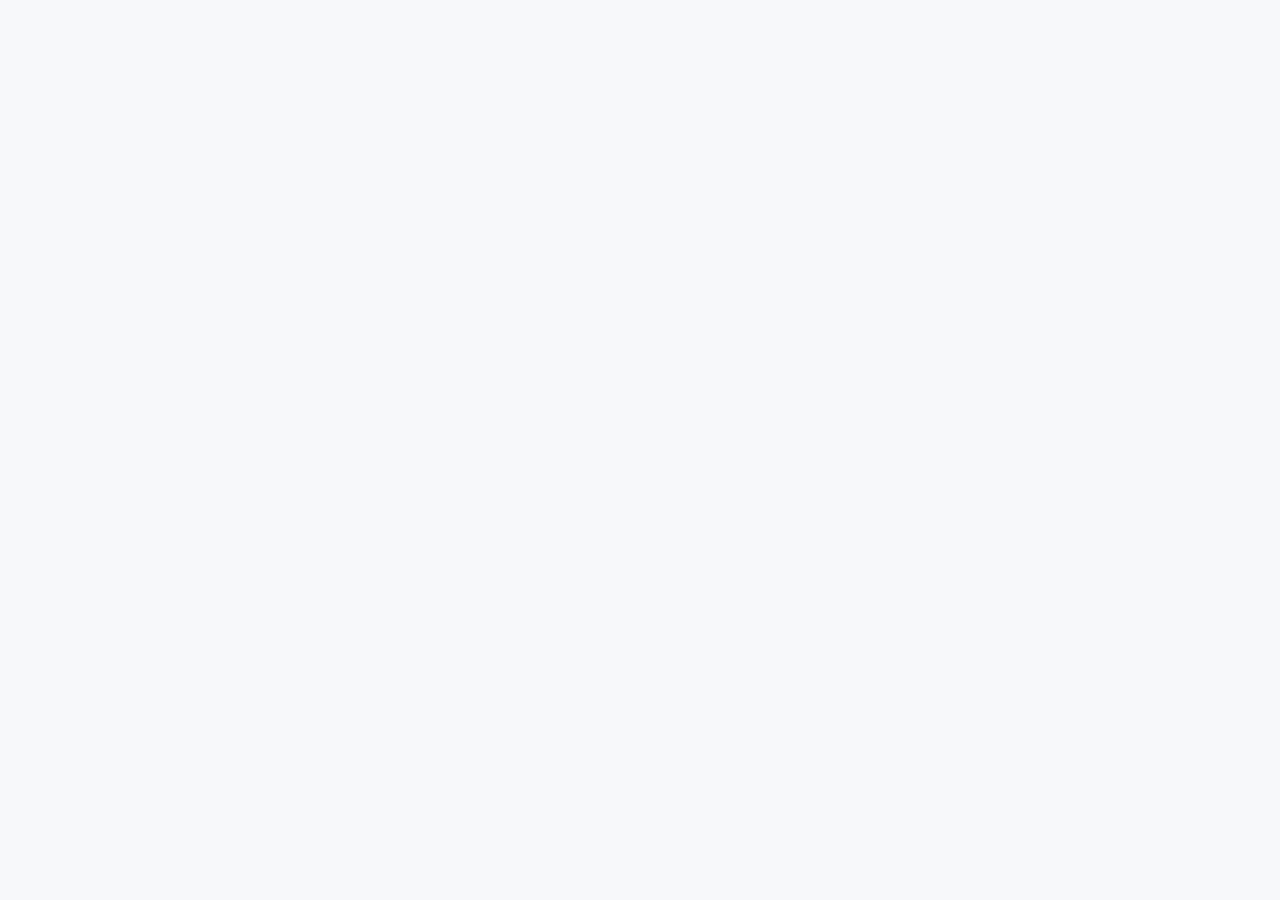
==== server/static/index.html @ b17e8f3c "feat: unified VPN console — OpenVPN profiles, Tailscale admin, host control Single-admin web console" ====
<!doctype html>
<html lang="en">
<head>
<meta charset="utf-8">
<meta name="viewport" content="width=device-width, initial-scale=1, viewport-fit=cover">
<title>VPN Console</title>
<link rel="stylesheet" href="styles.css">
</head>
<body>
<div id="app"></div>
<script type="module" src="app.js"></script>
</body>
</html>
---- server/static/styles.css ----
/* vpn-console — design system: Quiet Cloud HQ (design-system/MASTER.md)
   Tokens are binding; pages may not redefine them. */

/* --- fonts (vendored, air-gap safe) --- */
@font-face {
  font-family: "Manrope";
  src: url("fonts/Manrope-var-latin.woff2") format("woff2");
  font-weight: 200 800;
  font-display: swap;
}
@font-face {
  font-family: "Inter";
  src: url("fonts/Inter-var-latin.woff2") format("woff2");
  font-weight: 100 900;
  font-display: swap;
}
@font-face {
  font-family: "Geist Mono";
  src: url("fonts/GeistMono-var-latin.woff2") format("woff2");
  font-weight: 100 900;
  font-display: swap;
}

/* --- tokens --- */
:root {
  --bg: #f7f8fa;
  --surface: #ffffff;
  --surface-2: #f1f3f7;
  --border: #e5e8ec;
  --border-strong: #cfd5dd;
  --text: #0f172a;
  --muted: #64748b;
  --faint: #94a3b8;
  --accent: #4f46e5;
  --accent-hover: #4338ca;
  --accent-soft: #eef0fe;
  --info: #0ea5e9;
  --info-soft: #e0f2fe;
  --success: #16a34a;
  --success-soft: #dcfce7;
  --warning: #d97706;
  --warning-soft: #fef3c7;
  --danger: #dc2626;
  --danger-hover: #b91c1c;
  --danger-soft: #fee2e2;
  --shadow-overlay: 0 4px 6px -2px rgb(15 23 42 / 0.05), 0 12px 24px -4px rgb(15 23 42 / 0.12);
  --radius-card: 12px;
  --radius-input: 8px;
  --radius-pill: 999px;
  --sidebar-w: 224px;
  --topbar-h: 52px;
  --font-display: "Manrope", "Inter", system-ui, sans-serif;
  --font-body: "Inter", system-ui, sans-serif;
  --font-mono: "Geist Mono", ui-monospace, monospace;
  color-scheme: light;
}
:root[data-theme="dark"] {
  --bg: #0f1117;
  --surface: #161922;
  --surface-2: #1d212d;
  --border: #262b38;
  --border-strong: #3a4152;
  --text: #e6e8ef;
  --muted: #8b90a0;
  --faint: #6b7080;
  --accent: #818cf8;
  --accent-hover: #a5b0fc;
  --accent-soft: #232744;
  --info: #38bdf8;
  --info-soft: #0c2a3f;
  --success: #4ade80;
  --success-soft: #0d2b1a;
  --warning: #fbbf24;
  --warning-soft: #2f2410;
  --danger: #f87171;
  --danger-hover: #fca5a5;
  --danger-soft: #331414;
  color-scheme: dark;
}

/* --- base --- */
* { box-sizing: border-box; }
html, body { height: 100%; }
body {
  margin: 0;
  background: var(--bg);
  color: var(--text);
  font: 14px/1.5 var(--font-body);
  -webkit-font-smoothing: antialiased;
}
h1, h2, h3 { font-family: var(--font-display); margin: 0; }
h1 { font-size: 22px; font-weight: 700; letter-spacing: -0.01em; }
h2 { font-size: 16px; font-weight: 700; }
a { color: var(--accent); text-decoration: none; }
a:hover { text-decoration: underline; }
code, .mono { font-family: var(--font-mono); font-size: 12.5px; }
::placeholder { color: var(--faint); }
:focus-visible { outline: 2px solid var(--accent); outline-offset: 1px; border-radius: 4px; }

/* --- shell --- */
.shell { display: flex; min-height: 100vh; }
.sidebar {
  width: var(--sidebar-w);
  flex: 0 0 var(--sidebar-w);
  background: var(--surface);
  border-right: 1px solid var(--border);
  display: flex; flex-direction: column;
  padding: 16px 12px;
  gap: 2px;
  position: sticky; top: 0; height: 100vh;
}
.brand {
  font-family: var(--font-display); font-weight: 800; font-size: 15px;
  padding: 4px 10px 14px; color: var(--text); letter-spacing: -0.01em;
}
.brand .dot { color: var(--accent); }
.nav-item {
  display: flex; align-items: center; gap: 10px;
  padding: 7px 10px; border-radius: 8px;
  color: var(--muted); font-weight: 500; font-size: 13.5px;
  cursor: pointer; border: none; background: none; text-align: left; width: 100%;
  font-family: var(--font-body);
}
.nav-item:hover { background: var(--surface-2); color: var(--text); text-decoration: none; }
.nav-item.active { background: var(--accent-soft); color: var(--accent); }
.nav-item .count { margin-left: auto; font-size: 11.5px; color: var(--faint); font-variant-numeric: tabular-nums; }
.nav-item svg { flex: 0 0 auto; }
.sidebar .spacer { flex: 1; }
.sidebar-footer { padding: 8px 10px; color: var(--faint); font-size: 11.5px; }

.main { flex: 1; min-width: 0; display: flex; flex-direction: column; }
.topbar {
  height: var(--topbar-h);
  display: flex; align-items: center; gap: 12px;
  padding: 0 20px;
  border-bottom: 1px solid var(--border);
  background: var(--surface);
  position: sticky; top: 0; z-index: 30;
}
.topbar .search {
  flex: 0 1 380px;
  display: flex; align-items: center; gap: 8px;
  background: var(--surface-2);
  border: 1px solid var(--border);
  border-radius: var(--radius-input);
  padding: 6px 10px; color: var(--muted);
}
.topbar .search input {
  border: none; background: none; outline: none; color: var(--text);
  font: inherit; width: 100%;
}
.topbar .kicker { font-family: var(--font-display); font-weight: 700; font-size: 14px; }
.topbar .spacer { flex: 1; }
.health-dots { display: flex; gap: 10px; align-items: center; }
.health-pill {
  display: flex; gap: 6px; align-items: center;
  font-size: 11.5px; color: var(--muted);
  border: 1px solid var(--border); border-radius: var(--radius-pill);
  padding: 3px 9px; background: var(--surface);
  cursor: default;
}
.content { padding: 20px; max-width: 1200px; width: 100%; }

.page-head { display: flex; align-items: center; gap: 12px; margin-bottom: 16px; flex-wrap: wrap; }
.page-head h1 { margin-right: auto; }
.page-sub { color: var(--muted); font-size: 13px; margin: -10px 0 16px; }

/* --- buttons --- */
.btn {
  display: inline-flex; align-items: center; gap: 7px;
  font: 600 13px var(--font-body);
  border-radius: var(--radius-input);
  border: 1px solid var(--border-strong);
  background: var(--surface); color: var(--text);
  padding: 7px 14px; cursor: pointer;
  transition: background 0.12s, border-color 0.12s, color 0.12s;
  white-space: nowrap;
}
.btn:hover { background: var(--surface-2); text-decoration: none; }
.btn.primary { background: var(--accent); border-color: var(--accent); color: #fff; }
.btn.primary:hover { background: var(--accent-hover); border-color: var(--accent-hover); }
.btn.danger { background: var(--danger); border-color: var(--danger); color: #fff; }
.btn.danger:hover { background: var(--danger-hover); }
.btn.danger-outline { color: var(--danger); border-color: var(--danger); background: var(--surface); }
.btn.danger-outline:hover { background: var(--danger-soft); }
.btn.ghost { border-color: transparent; background: none; color: var(--muted); }
.btn.ghost:hover { color: var(--text); background: var(--surface-2); }
.btn.sm { padding: 4px 10px; font-size: 12.5px; }
.btn:disabled { opacity: 0.45; cursor: not-allowed; pointer-events: none; }
.btn-row { display: flex; gap: 8px; align-items: center; flex-wrap: wrap; }

/* --- inputs --- */
.input, .select, textarea.input {
  font: 400 13.5px var(--font-body);
  color: var(--text); background: var(--surface);
  border: 1px solid var(--border-strong);
  border-radius: var(--radius-input);
  padding: 7px 10px;
}
.input:focus { outline: 2px solid var(--accent); outline-offset: 0; border-color: var(--accent); }
.field { display: flex; flex-direction: column; gap: 5px; margin-bottom: 12px; }
.field label { font-size: 12.5px; font-weight: 600; color: var(--muted); }
.field .hint { font-size: 12px; color: var(--faint); }
.checkbox { display: flex; gap: 8px; align-items: flex-start; font-size: 13px; }
.checkbox input { margin-top: 2px; }

/* --- cards & tiles --- */
.card {
  background: var(--surface);
  border: 1px solid var(--border);
  border-radius: var(--radius-card);
  padding: 16px;
}
.card h2 { margin-bottom: 10px; }
.card + .card, .section + .section { margin-top: 16px; }
.stat-row { display: grid; grid-template-columns: repeat(5, 1fr); gap: 12px; }
.stat-tile {
  background: var(--surface); border: 1px solid var(--border);
  border-radius: var(--radius-card); padding: 14px 16px;
}
.stat-tile .label { font-size: 12px; font-weight: 600; color: var(--muted); display: flex; gap: 6px; align-items: center; }
.stat-tile .value { font-family: var(--font-display); font-size: 24px; font-weight: 800; margin-top: 4px; font-variant-numeric: tabular-nums; }
.stat-tile .sub { font-size: 12px; color: var(--faint); margin-top: 2px; }
.stat-tile .value .accent-danger { color: var(--danger); }

/* --- tables --- */
.table-wrap { overflow-x: auto; border: 1px solid var(--border); border-radius: var(--radius-card); background: var(--surface); }
table.table { width: 100%; border-collapse: collapse; font-size: 13px; }
.table th {
  text-align: left; font: 600 11.5px var(--font-body);
  text-transform: uppercase; letter-spacing: 0.04em;
  color: var(--faint);
  padding: 9px 12px; border-bottom: 1px solid var(--border);
  white-space: nowrap;
}
.table td { padding: 9px 12px; border-bottom: 1px solid var(--border); vertical-align: middle; }
.table tbody tr:last-child td { border-bottom: none; }
.table tbody tr.rowlink { cursor: pointer; }
.table tbody tr.rowlink:hover { background: var(--surface-2); }
.table .num { font-variant-numeric: tabular-nums; }
.table .actions-cell { text-align: right; white-space: nowrap; }

/* --- status (FR-052: never color alone) --- */
.status { display: inline-flex; align-items: center; gap: 6px; font-weight: 500; white-space: nowrap; }
.status .dot { width: 8px; height: 8px; border-radius: 50%; flex: 0 0 auto; }
.status.ok { color: var(--success); } .status.ok .dot { background: var(--success); }
.status.info { color: var(--info); } .status.info .dot { background: var(--info); }
.status.warn { color: var(--warning); } .status.warn .dot { background: var(--warning); }
.status.err { color: var(--danger); } .status.err .dot { background: var(--danger); }
.status.off { color: var(--faint); } .status.off .dot { background: var(--faint); }

.badge {
  display: inline-flex; align-items: center; gap: 5px;
  font: 600 11.5px var(--font-body);
  border-radius: var(--radius-pill); padding: 2px 9px;
  border: 1px solid transparent; white-space: nowrap;
}
.badge.neutral { color: var(--muted); background: var(--surface-2); border-color: var(--border); }
.badge.info { color: var(--info); background: var(--info-soft); }
.badge.warn { color: var(--warning); background: var(--warning-soft); }
.badge.danger { color: var(--danger); background: var(--danger-soft); }
.badge.ok { color: var(--success); background: var(--success-soft); }
.chip {
  display: inline-flex; align-items: center; gap: 4px;
  font: 500 11.5px var(--font-mono);
  color: var(--muted); background: var(--surface-2);
  border: 1px solid var(--border); border-radius: var(--radius-pill);
  padding: 1px 8px; white-space: nowrap;
}
.chip button { border: none; background: none; color: var(--faint); cursor: pointer; padding: 0 0 0 2px; }

/* --- filter bar --- */
.filterbar { display: flex; gap: 8px; align-items: center; margin-bottom: 12px; flex-wrap: wrap; }
.filterbar .search { flex: 1 1 260px; position: relative; }
.filterbar .search input { width: 100%; }
.active-filters { display: flex; gap: 6px; flex-wrap: wrap; margin: 0 0 12px; }

/* --- attention queue --- */
.attention { display: flex; flex-direction: column; gap: 8px; }
.attention-item {
  display: flex; gap: 10px; align-items: flex-start;
  background: var(--surface); border: 1px solid var(--border);
  border-left: 3px solid var(--faint);
  border-radius: var(--radius-card); padding: 11px 14px;
}
.attention-item.sev-red { border-left-color: var(--danger); }
.attention-item.sev-amber { border-left-color: var(--warning); }
.attention-item .msg { flex: 1; min-width: 0; }
.attention-item .what { font-weight: 600; font-size: 13.5px; }
.attention-item .where { font-size: 12.5px; color: var(--muted); margin-top: 1px; }
.allclear {
  display: flex; gap: 10px; align-items: center;
  color: var(--success); background: var(--success-soft);
  border: 1px solid transparent; border-radius: var(--radius-card); padding: 12px 14px; font-weight: 600;
}

/* --- drawer --- */
.drawer-scrim { position: fixed; inset: 0; background: rgb(15 23 42 / 0.35); z-index: 60; }
.drawer {
  position: fixed; top: 0; right: 0; bottom: 0; width: min(520px, 92vw);
  background: var(--surface); border-left: 1px solid var(--border);
  box-shadow: var(--shadow-overlay); z-index: 61;
  display: flex; flex-direction: column;
}
.drawer header {
  display: flex; align-items: center; gap: 10px;
  padding: 14px 18px; border-bottom: 1px solid var(--border);
}
.drawer header h2 { flex: 1; }
.drawer .body { padding: 18px; overflow-y: auto; flex: 1; }
.kv { display: grid; grid-template-columns: 130px 1fr; gap: 6px 12px; font-size: 13px; margin-bottom: 14px; }
.kv dt { color: var(--faint); font-weight: 500; }
.kv dd { margin: 0; font-variant-numeric: tabular-nums; overflow-wrap: anywhere; }

/* --- dialogs --- */
.dialog-scrim {
  position: fixed; inset: 0; background: rgb(15 23 42 / 0.45);
  display: flex; align-items: center; justify-content: center; z-index: 80;
  padding: 16px;
}
.dialog {
  background: var(--surface); border-radius: var(--radius-card);
  box-shadow: var(--shadow-overlay);
  width: min(440px, 94vw); padding: 20px;
}
.dialog h2 { margin-bottom: 8px; }
.dialog .body { color: var(--muted); font-size: 13.5px; margin-bottom: 16px; }
.dialog .body strong, .dialog .body .mono-strong { color: var(--text); }
.dialog .btn-row { justify-content: flex-end; }
.dialog.danger-accent { border-top: 3px solid var(--danger); border-radius: 0 0 var(--radius-card) var(--radius-card); }
dialog .no-default-focus:focus { outline: none; }

/* --- toasts --- */
.toasts { position: fixed; bottom: 18px; right: 18px; display: flex; flex-direction: column; gap: 8px; z-index: 90; }
.toast {
  display: flex; align-items: center; gap: 12px;
  background: var(--surface); border: 1px solid var(--border-strong);
  border-radius: 10px; box-shadow: var(--shadow-overlay);
  padding: 10px 14px; font-size: 13px; min-width: 260px; max-width: 380px;
}
.toast .msg { flex: 1; }
.toast .undo-btn {
  border: none; background: none; color: var(--accent); font: 600 13px var(--font-body);
  cursor: pointer; padding: 0;
}
.toast .close { border: none; background: none; color: var(--faint); cursor: pointer; padding: 0; }
.toast.success { border-left: 3px solid var(--success); }
.toast.error { border-left: 3px solid var(--danger); }

/* --- health banner --- */
.health-banner {
  display: flex; gap: 10px; align-items: center;
  border: 1px solid var(--warning); background: var(--warning-soft);
  color: var(--text);
  border-radius: var(--radius-card); padding: 10px 14px; margin-bottom: 14px; font-size: 13px;
}
.health-banner.err { border-color: var(--danger); background: var(--danger-soft); }
.health-banner .spacer { flex: 1; }

/* --- empty states (FR-054) --- */
.empty {
  text-align: center; padding: 40px 20px; color: var(--muted);
}
.empty .glyph { color: var(--faint); margin-bottom: 8px; }
.empty p { margin: 0 0 14px; }

/* --- QR modal --- */
.qr-box { display: flex; flex-direction: column; align-items: center; gap: 12px; padding: 8px 0; }
.qr-box svg { width: 200px; height: 200px; background: #fff; border-radius: 8px; padding: 8px; border: 1px solid var(--border); }
.link-line { display: flex; gap: 8px; align-items: center; }
.link-line .input { flex: 1; font-family: var(--font-mono); font-size: 12px; }

/* --- editor --- */
.code-editor {
  font-family: var(--font-mono); font-size: 12.5px; line-height: 1.55;
  width: 100%; min-height: 320px; resize: vertical;
  background: var(--surface-2); color: var(--text);
  border: 1px solid var(--border-strong); border-radius: var(--radius-card);
  padding: 12px; tab-size: 2;
}
.code-view {
  font-family: var(--font-mono); font-size: 12.5px; line-height: 1.55;
  background: var(--surface-2); border: 1px solid var(--border);
  border-radius: var(--radius-card); padding: 12px; overflow: auto; max-height: 340px; white-space: pre;
}
.err-line { color: var(--danger); font-weight: 600; }

/* --- logs --- */
.logview {
  font-family: var(--font-mono); font-size: 12px; line-height: 1.6;
  background: var(--surface-2); border: 1px solid var(--border);
  border-radius: var(--radius-card); padding: 10px 12px;
  max-height: 480px; overflow: auto; white-space: pre-wrap; word-break: break-word;
}
.logview .p0, .logview .p1, .logview .p2, .logview .p3 { color: var(--danger); }
.logview .p4 { color: var(--warning); }
.logview .ts { color: var(--faint); margin-right: 8px; }

/* --- command palette --- */
.palette-scrim { position: fixed; inset: 0; background: rgb(15 23 42 / 0.4); z-index: 100; display: flex; justify-content: center; padding-top: 12vh; }
.palette {
  background: var(--surface); border-radius: var(--radius-card);
  box-shadow: var(--shadow-overlay); width: min(520px, 92vw); height: fit-content;
  overflow: hidden;
}
.palette input {
  width: 100%; border: none; outline: none; background: none;
  font: 400 15px var(--font-body); color: var(--text);
  padding: 14px 16px; border-bottom: 1px solid var(--border);
}
.palette .items { max-height: 320px; overflow: auto; padding: 6px; }
.palette .item {
  display: flex; gap: 10px; align-items: center;
  padding: 8px 10px; border-radius: 8px; cursor: pointer; color: var(--text);
}
.palette .item:hover, .palette .item.sel { background: var(--accent-soft); }
.palette .item .hint { margin-left: auto; color: var(--faint); font-size: 11.5px; }

/* --- tabs --- */
.tabs { display: flex; gap: 4px; border-bottom: 1px solid var(--border); margin-bottom: 14px; }
.tab {
  border: none; background: none; cursor: pointer;
  font: 600 13px var(--font-body); color: var(--muted);
  padding: 8px 12px; border-bottom: 2px solid transparent;
}
.tab.active { color: var(--text); border-bottom-color: var(--accent); }
.tab .count { color: var(--faint); font-weight: 500; }

/* --- login --- */
.login-wrap {
  min-height: 100vh; display: flex; align-items: center; justify-content: center;
  background: var(--bg); padding: 16px;
}
.login-card {
  width: min(380px, 94vw);
  background: var(--surface); border: 1px solid var(--border);
  border-radius: 16px; box-shadow: var(--shadow-overlay);
  padding: 32px 28px;
}
.login-card .brand { font-size: 18px; padding: 0 0 4px; }
.login-card p.sub { color: var(--muted); font-size: 13px; margin: 0 0 20px; }
.form-error { color: var(--danger); font-size: 13px; margin: 0 0 12px; min-height: 18px; }

/* --- misc --- */
.muted { color: var(--muted); }
.faint { color: var(--faint); }
.small { font-size: 12px; }
.mt0 { margin-top: 0; } .mb0 { margin-bottom: 0; }
.flex { display: flex; } .flex1 { flex: 1; min-width: 0; }
.gap8 { gap: 8px; } .gap12 { gap: 12px; }
.wrap { flex-wrap: wrap; }
.right { text-align: right; }
.spin { animation: spin 0.9s linear infinite; display: inline-flex; }
@keyframes spin { to { transform: rotate(360deg); } }
.clip { user-select: all; font-family: var(--font-mono); font-size: 12.5px; }
.skeleton { background: var(--surface-2); border-radius: 6px; color: transparent; animation: pulse 1.2s ease infinite; }
@keyframes pulse { 50% { opacity: 0.55; } }

/* --- responsive (MASTER shell spec) --- */
@media (max-width: 1024px) {
  .stat-row { grid-template-columns: repeat(3, 1fr); }
}
@media (max-width: 860px) {
  .shell { display: block; }
  .sidebar {
    position: fixed; z-index: 70; left: 0; top: 0; bottom: 0;
    transform: translateX(-100%); transition: transform 0.15s ease;
  }
  .sidebar.open { transform: none; box-shadow: var(--shadow-overlay); }
  .content { padding: 14px; }
  .stat-row { grid-template-columns: repeat(2, 1fr); }
  .menu-btn { display: inline-flex !important; }
}
.menu-btn { display: none; }
.scrim { position: fixed; inset: 0; background: rgb(15 23 42 / 0.35); z-index: 65; }

/* --- profiles page (US2) --- */
.dropzone {
  display: flex; flex-direction: column; align-items: center; gap: 6px;
  padding: 28px 16px; text-align: center; cursor: pointer;
  border: 1.5px dashed var(--border-strong); border-radius: var(--radius-card);
  color: var(--muted); transition: border-color 0.12s ease, background 0.12s ease;
}
.dropzone:hover, .dropzone:focus-visible, .dropzone.over {
  border-color: var(--accent); background: var(--accent-soft, rgb(79 70 229 / 0.05));
  color: var(--text); outline: none;
}
.dropzone svg { color: var(--accent); }

.import-chips { display: flex; flex-direction: column; gap: 6px; margin-top: 12px; }
.import-chip {
  display: flex; align-items: center; gap: 8px; flex-wrap: wrap;
  font-size: 13px; padding: 7px 10px;
  border: 1px solid var(--border); border-radius: var(--radius-item, 8px);
  background: var(--surface-2);
}
.import-chip.pending { color: var(--muted); }
.import-chip.ok { border-color: var(--success); }
.import-chip.ok svg { color: var(--success); }
.import-chip.warn { border-color: var(--warning); }
.import-chip.warn svg { color: var(--warning); }
.import-chip.error { border-color: var(--danger); }
.import-chip.error svg { color: var(--danger); }
.import-chip.dup { border-color: var(--info); }
.import-chip.dup svg { color: var(--info); }
.import-chip .btn { margin-left: auto; }
.import-chip.dup .btn { margin-left: 0; }
.import-chip.dup .muted { margin-right: auto; }

.tagline { display: flex; gap: 4px; flex-wrap: wrap; margin-top: 3px; }
.row-actions { white-space: nowrap; text-align: right; }
.row-actions button {
  border: none; background: none; cursor: pointer; color: var(--muted);
  padding: 5px; border-radius: 6px; opacity: 0; transition: opacity 0.1s ease;
}
.table tr:hover .row-actions button, .row-actions button:focus-visible { opacity: 1; }
.row-actions button:hover { background: var(--surface-2); color: var(--text); }
.row-actions button.danger:hover { color: var(--danger); }
.table input[type="checkbox"] { accent-color: var(--accent); }

.tag-editor { display: flex; gap: 6px; flex-wrap: wrap; align-items: center; }
.tag-input {
  border: 1px dashed var(--border-strong); background: none; border-radius: var(--radius-pill);
  font: 500 11.5px var(--font-mono); padding: 2px 10px; color: var(--text); width: 90px;
}
.tag-input:focus { border-color: var(--accent); outline: none; }

.bulk-bar {
  display: flex; align-items: center; gap: 12px;
  background: var(--surface); border: 1px solid var(--border);
  box-shadow: var(--shadow-overlay, 0 8px 24px rgb(15 23 42 / 0.12));
  border-radius: var(--radius-card); padding: 8px 14px; margin-bottom: 12px;
  position: sticky; top: 8px; z-index: 5;
}

/* --- devices page (US4) --- */
.tabs { display: flex; gap: 4px; margin-bottom: 12px; border-bottom: 1px solid var(--border); }
.tab {
  border: none; background: none; cursor: pointer;
  font: 600 13px var(--font-body); color: var(--muted);
  padding: 8px 14px; border-bottom: 2px solid transparent; margin-bottom: -1px;
}
.tab:hover { color: var(--text); }
.tab.active { color: var(--accent); border-bottom-color: var(--accent); }

.os { display: inline-flex; vertical-align: -3px; color: var(--muted); margin-right: 2px; }
.addr {
  border: none; background: none; cursor: copy;
  font: 500 12.5px var(--font-mono); color: var(--text);
  padding: 2px 6px; border-radius: 6px;
}
.addr:hover { background: var(--surface-2); color: var(--accent); }
tr.dim .status { opacity: 0.75; }

/* --- device drawer actions (US5) --- */
.action-block { border-top: 1px solid var(--border); padding: 14px 0 4px; margin-top: 6px; }
.action-block h3 {
  font-size: 11px; text-transform: uppercase; letter-spacing: 0.06em;
  color: var(--faint); margin: 0 0 8px;
}
.action-block .hint { font-size: 12px; color: var(--faint); margin: 6px 0 10px; }
.action-block .hint .mono { font-size: 11px; }
.action-block .btn { margin-bottom: 8px; }
.action-block .tag-editor { margin-bottom: 6px; }
.toggle-row {
  display: flex; align-items: center; gap: 9px; font-size: 13.5px;
  cursor: pointer; margin: 2px 0 4px;
}
.toggle-row input[type="checkbox"] { width: 15px; height: 15px; accent-color: var(--accent); }
.action-block.danger-zone h3 { color: var(--danger); }
.kv-tags { display: flex; flex-wrap: wrap; gap: 4px; }

/* --- local node (US8) --- */
.node-head { display: flex; align-items: center; gap: 10px; flex-wrap: wrap; }
.node-head .mono { font-size: 13px; }
.freshness { color: var(--faint); font-size: 12px; margin: 8px 0 0; }
.node-actions { margin-top: 12px; display: flex; gap: 8px; }
.switch {
  width: 36px; height: 20px; border-radius: 10px; flex: none; padding: 0;
  border: 1px solid var(--border-strong); background: var(--surface-2);
  position: relative; cursor: pointer; transition: background .15s ease, border-color .15s ease;
}
.switch::after {
  content: ""; position: absolute; top: 2px; left: 2px; width: 14px; height: 14px;
  border-radius: 50%; background: var(--muted); transition: left .15s ease, background .15s ease;
}
.switch.on { background: var(--accent); border-color: var(--accent); }
.switch.on::after { left: 18px; background: #fff; }
#exit-controls .toggle-row, .route-row {
  display: flex; align-items: center; justify-content: space-between; gap: 12px;
  padding: 10px 0; border-bottom: 1px solid var(--border); flex-wrap: wrap;
}
#exit-controls .toggle-row > div:first-child, .route-row > div:first-child { min-width: 0; }
.route-row .mono { font-size: 13px; }
.route-row.add { border-bottom: none; justify-content: flex-start; }
.input.sm { padding: 5px 9px; font-size: 12.5px; width: auto; }
.check-row {
  display: flex; align-items: center; gap: 8px; font-size: 13.5px;
  margin: 12px 0; cursor: pointer;
}
.check-row input { width: 15px; height: 15px; accent-color: var(--accent); }

/* --- services + logs (US9) --- */
.svc-row {
  display: flex; align-items: center; justify-content: space-between; gap: 14px;
  padding: 12px 0; border-bottom: 1px solid var(--border); flex-wrap: wrap;
}
.svc-row:last-child { border-bottom: none; }
.svc-main { display: flex; align-items: center; gap: 10px; min-width: 0; }
.svc-main .mono { font-size: 13.5px; }
.svc-main p { margin: 2px 0 0; font-size: 12px; }
.svc-controls { display: flex; align-items: center; gap: 8px; flex-wrap: wrap; }
.boot-toggle {
  display: flex; align-items: center; gap: 5px; font-size: 12px;
  color: var(--muted); cursor: pointer; margin-right: 6px;
}
.boot-toggle input { accent-color: var(--accent); width: 14px; height: 14px; }
.danger-text { color: var(--danger); }
.log-controls {
  display: flex; align-items: center; gap: 8px; flex-wrap: wrap; margin-bottom: 12px;
}
.log-controls .input { min-width: 0; }
.log-controls #log-q { flex: 1 1 160px; }
.log-lines {
  max-height: 62vh; overflow-y: auto; font-size: 12.5px; line-height: 1.55;
  padding: 4px 0;
}
.log-line {
  display: flex; gap: 8px; align-items: baseline; padding: 1px 8px;
  border-left: 2px solid transparent;
}
.log-line:hover { background: var(--surface-2); }
.log-line.err { border-left-color: var(--danger); background: color-mix(in srgb, var(--danger) 5%, transparent); }
.log-line.warn { border-left-color: var(--warning, #d97706); }
.log-ts { color: var(--faint); flex: none; font-variant-numeric: tabular-nums; }
.log-prio { width: 7px; height: 7px; border-radius: 50%; background: var(--faint); flex: none; align-self: center; }
.log-line.err .log-prio { background: var(--danger); }
.log-line.warn .log-prio { background: var(--warning, #d97706); }
.log-msg { overflow-wrap: anywhere; white-space: pre-wrap; min-width: 0; }

/* --- overview (US6) --- */
.qa-row { display: flex; gap: 8px; flex-wrap: wrap; }
.attention-item {
  display: flex; align-items: center; gap: 10px; padding: 10px 2px;
  border-top: 1px solid var(--border); font-size: 13.5px; flex-wrap: wrap;
}
.attention-item:first-child { border-top: 0; }
.attention-item .msg { flex: 1; min-width: 200px; }
.attention-item .target { color: var(--accent); font-weight: 600; font-size: 13px; }
.attention-item.red .status.err .dot { background: var(--danger); }
.all-clear { text-align: center; padding: 22px 0 14px; }
.all-clear p { color: var(--muted); margin-bottom: 12px; }
.stat-tile.ok .value { color: var(--success); }
.stat-tile.warn .value { color: var(--warning); }
.stat-tile.err .value { color: var(--danger); }
.stat-tile.err { border-color: var(--danger); }
.public-accent { color: var(--danger); font-weight: 700; }
.key-box textarea { width: 100%; resize: vertical; margin-bottom: 8px; }
@media (max-width: 900px) { .stat-row { grid-template-columns: repeat(2, 1fr); } }

/* --- acl editor (US7) --- */
.acl-grid { display: grid; grid-template-columns: minmax(0, 3fr) minmax(0, 2fr); gap: 16px; align-items: start; }
.acl-editor {
  width: 100%; min-height: 420px; font-size: 12.5px; line-height: 1.55;
  white-space: pre; overflow: auto; resize: vertical; tab-size: 4;
}
.acl-error {
  display: flex; gap: 8px; align-items: baseline; padding: 7px 10px; margin-top: 8px;
  background: var(--danger-soft); border-radius: var(--radius-input);
  color: var(--danger); font-size: 12.5px;
}
.acl-error .mono { flex: none; font-weight: 600; }
.struct-group { border-top: 1px solid var(--border); padding: 10px 0 4px; }
.struct-group:first-child { border-top: 0; }
.struct-group h3 {
  font-size: 11px; text-transform: uppercase; letter-spacing: 0.06em;
  color: var(--faint); margin: 0 0 6px;
}
.struct-group ul { list-style: none; margin: 0; padding: 0; }
.struct-group li {
  display: flex; gap: 8px; align-items: baseline; padding: 3px 0;
  font-size: 12.5px; flex-wrap: wrap;
}
.struct-name { min-width: 110px; font-weight: 600; }
.struct-items { display: flex; gap: 4px; flex-wrap: wrap; }
.diff-line { font-family: var(--font-mono); font-size: 12.5px; padding: 3px 10px; border-radius: 4px; }
.diff-line.added { background: var(--success-soft); color: #14532d; }
.diff-line.removed { background: var(--danger-soft); color: #7f1d1d; }
.diff-box {
  border: 1px solid var(--border); border-radius: var(--radius-input);
  padding: 8px 10px; margin: 8px 0; max-height: 180px; overflow: auto;
  font-size: 12px; display: grid; gap: 2px;
}
@media (max-width: 980px) { .acl-grid { grid-template-columns: 1fr; } }

/* ===== US10 — Exposures (serve / funnel / taildrive, FR-043/044) ===== */
.scope-badge {
  display: inline-flex; align-items: center; gap: 5px;
  font-size: 11.5px; font-weight: 600; letter-spacing: .02em;
  padding: 3px 9px; border-radius: 999px; white-space: nowrap;
  border: 1px solid var(--border);
}
.scope-badge.public {
  color: var(--danger); border-color: color-mix(in srgb, var(--danger) 45%, transparent);
  background: color-mix(in srgb, var(--danger) 9%, transparent);
}
.scope-badge.share {
  color: var(--muted); background: var(--surface-2);
}
.scope-badge.tailnet {
  color: var(--info, #3b82c4); border-color: color-mix(in srgb, var(--info, #3b82c4) 40%, transparent);
  background: color-mix(in srgb, var(--info, #3b82c4) 9%, transparent);
}
tr.funnel-row td:first-child { border-left: 2px solid var(--danger); }
.table .funnel-row { background: color-mix(in srgb, var(--danger) 3%, transparent); }
.hint { font-size: 12px; color: var(--faint); margin: 4px 0 0; }

/* --- audit page (US11) --- */
.detail-json summary { font-size: 12px; color: var(--muted); user-select: none; }
.detail-json summary:hover { color: var(--text); }
.detail-json pre {
  margin: 6px 0 0; padding: 8px 10px; background: var(--surface-2);
  border: 1px solid var(--border); border-radius: var(--radius-input);
  font-family: var(--font-mono); font-size: 11.5px;
  white-space: pre-wrap; word-break: break-word; max-width: 340px;
}

/* --- settings page (US12) --- */
.settings-grid { display: grid; grid-template-columns: repeat(auto-fit, minmax(220px, 1fr)); gap: 14px; margin: 10px 0 4px; }
.danger-zone { border-color: color-mix(in srgb, var(--danger) 35%, var(--border)); }
.danger-zone > h2 { color: var(--danger); }
.danger-item {
  display: flex; align-items: center; justify-content: space-between; gap: 16px;
  padding: 12px 0; border-top: 1px solid var(--border);
}
.danger-item:first-of-type { border-top: 0; }
.danger-item h3 { margin: 0 0 3px; font-size: 13.5px; }
.danger-item .btn { flex: none; }
.action-note { font-size: 13px; margin: 8px 0 0; }

/* --- a11y (T074) --- */
.skip-link {
  position: absolute; left: -9999px; top: 8px; z-index: 200;
  background: var(--surface); color: var(--text); padding: 8px 14px;
  border: 1px solid var(--border-strong); border-radius: var(--radius-input);
}
.skip-link:focus { left: 8px; }
@media (prefers-reduced-motion: reduce) {
  *, *::before, *::after { animation-duration: .01ms !important; transition-duration: .01ms !important; }
}
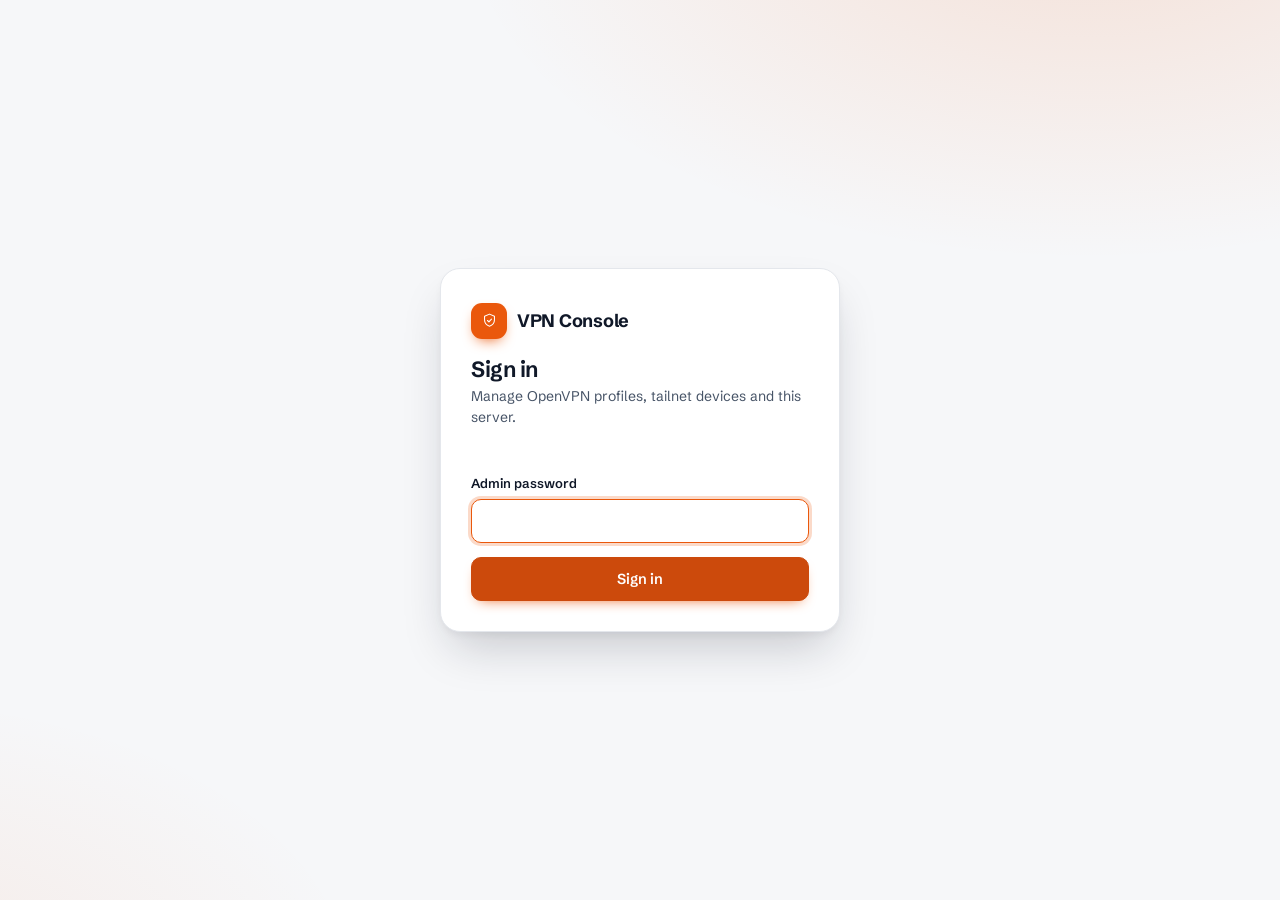
==== commit 540b3bb7: "feat: restyle console (Topology, orange) + fix 4 live-API bugs Restyle (owner pick: direction D Topo" ====
--- a/server/static/index.html
+++ b/server/static/index.html
@@ -4,6 +4,7 @@
 <meta charset="utf-8">
 <meta name="viewport" content="width=device-width, initial-scale=1, viewport-fit=cover">
 <title>VPN Console</title>
+<link rel="icon" href="data:image/svg+xml,%3Csvg xmlns=%27http://www.w3.org/2000/svg%27 viewBox=%270 0 32 32%27%3E%3Crect width=%2732%27 height=%2732%27 rx=%279%27 fill=%27%23ea580c%27/%3E%3Cpath d=%27M16 6.5 9 9.5v5c0 4.6 3 8.6 7 10.4 4-1.8 7-5.8 7-10.4v-5Z%27 fill=%27none%27 stroke=%27white%27 stroke-width=%272.2%27 stroke-linejoin=%27round%27/%3E%3C/svg%3E">
 <link rel="stylesheet" href="styles.css">
 </head>
 <body>
--- a/server/static/styles.css
+++ b/server/static/styles.css
@@ -1,80 +1,95 @@
-/* vpn-console — design system: Quiet Cloud HQ (design-system/MASTER.md)
-   Tokens are binding; pages may not redefine them. */
+/* vpn-console — design system: Topology · orange (design-system/MASTER.md)
+   Airy surfaces, soft rounded panels, one orange accent. Tokens are binding;
+   pages may not redefine them. Semantic colors (ok / warn / err / info) are
+   separate from the accent and always ship with a label, never color alone. */
 
 /* --- fonts (vendored, air-gap safe) --- */
 @font-face {
-  font-family: "Manrope";
-  src: url("fonts/Manrope-var-latin.woff2") format("woff2");
-  font-weight: 200 800;
+  font-family: "Schibsted Grotesk";
+  src: url("fonts/SchibstedGrotesk-var-latin.woff2") format("woff2");
+  font-weight: 400 900;
   font-display: swap;
 }
 @font-face {
-  font-family: "Inter";
-  src: url("fonts/Inter-var-latin.woff2") format("woff2");
-  font-weight: 100 900;
+  font-family: "JetBrains Mono";
+  src: url("fonts/JetBrainsMono-var-latin.woff2") format("woff2");
+  font-weight: 100 800;
   font-display: swap;
 }
-@font-face {
-  font-family: "Geist Mono";
-  src: url("fonts/GeistMono-var-latin.woff2") format("woff2");
-  font-weight: 100 900;
-  font-display: swap;
-}
-
-/* --- tokens --- */
+
+/* --- tokens: light --- */
 :root {
-  --bg: #f7f8fa;
+  --bg: #f6f7f9;
   --surface: #ffffff;
-  --surface-2: #f1f3f7;
-  --border: #e5e8ec;
-  --border-strong: #cfd5dd;
-  --text: #0f172a;
-  --muted: #64748b;
-  --faint: #94a3b8;
-  --accent: #4f46e5;
-  --accent-hover: #4338ca;
-  --accent-soft: #eef0fe;
-  --info: #0ea5e9;
-  --info-soft: #e0f2fe;
-  --success: #16a34a;
-  --success-soft: #dcfce7;
-  --warning: #d97706;
-  --warning-soft: #fef3c7;
-  --danger: #dc2626;
-  --danger-hover: #b91c1c;
-  --danger-soft: #fee2e2;
-  --shadow-overlay: 0 4px 6px -2px rgb(15 23 42 / 0.05), 0 12px 24px -4px rgb(15 23 42 / 0.12);
-  --radius-card: 12px;
-  --radius-input: 8px;
+  --surface-2: #f2f4f7;
+  --surface-3: #e9edf2;
+  --border: #e4e7ec;
+  --border-strong: #d0d5dd;
+  --text: #101828;
+  --muted: #475467;
+  --faint: #667085;
+
+  --accent: #ea580c;          /* marks, bars, focus, active icons */
+  --accent-strong: #cc4a0c;   /* button fill + link text (≥4.5:1 with white) */
+  --accent-hover: #b8420a;
+  --accent-ink: #ffffff;      /* text on accent-strong */
+  --accent-soft: #fff1e8;
+  --accent-ring: rgb(234 88 12 / 0.22);
+
+  --info: #2e6fd8;  --info-text: #2559b0;  --info-soft: #eaf1fd;
+  --success: #12a150; --success-text: #0e7a3d; --success-soft: #e6f6ec;
+  --warning: #d4a20b; --warning-text: #8a6800; --warning-soft: #fdf5d8;
+  --danger: #e5484d; --danger-text: #c4232f; --danger-hover: #b01e29; --danger-soft: #fdecec;
+
+  --shadow-card: 0 1px 2px rgb(16 24 40 / 0.04), 0 10px 28px -16px rgb(16 24 40 / 0.16);
+  --shadow-overlay: 0 4px 8px -2px rgb(16 24 40 / 0.06), 0 24px 48px -12px rgb(16 24 40 / 0.22);
+  --scrim: rgb(16 24 40 / 0.42);
+
+  --radius-card: 16px;
+  --radius-item: 10px;
+  --radius-input: 10px;
   --radius-pill: 999px;
-  --sidebar-w: 224px;
-  --topbar-h: 52px;
-  --font-display: "Manrope", "Inter", system-ui, sans-serif;
-  --font-body: "Inter", system-ui, sans-serif;
-  --font-mono: "Geist Mono", ui-monospace, monospace;
+  --sidebar-w: 240px;
+  --topbar-h: 60px;
+  --control-h: 38px;
+
+  --font-display: "Schibsted Grotesk", system-ui, -apple-system, "Segoe UI", sans-serif;
+  --font-body: "Schibsted Grotesk", system-ui, -apple-system, "Segoe UI", sans-serif;
+  --font-mono: "JetBrains Mono", ui-monospace, "SFMono-Regular", Menlo, monospace;
   color-scheme: light;
 }
+
+/* --- tokens: dark (OS setting under "System", and the explicit choice) --- */
+@media (prefers-color-scheme: dark) {
+  :root:not([data-theme="light"]) {
+    --bg: #0e1014; --surface: #15181e; --surface-2: #1c2027; --surface-3: #242931;
+    --border: #252a33; --border-strong: #353b47;
+    --text: #eceef2; --muted: #a8afbd; --faint: #808899;
+    --accent: #ff8a4c; --accent-strong: #ff8a4c; --accent-hover: #ffa36f; --accent-ink: #1a0b02;
+    --accent-soft: rgb(255 138 76 / 0.13); --accent-ring: rgb(255 138 76 / 0.3);
+    --info: #6ea3ff; --info-text: #8db6ff; --info-soft: rgb(110 163 255 / 0.13);
+    --success: #3ecf7a; --success-text: #5fdb92; --success-soft: rgb(62 207 122 / 0.12);
+    --warning: #e8b730; --warning-text: #f0c75a; --warning-soft: rgb(232 183 48 / 0.13);
+    --danger: #ff6b6b; --danger-text: #ff8a8a; --danger-hover: #ff9a9a; --danger-soft: rgb(255 107 107 / 0.13);
+    --shadow-card: 0 1px 2px rgb(0 0 0 / 0.3);
+    --shadow-overlay: 0 24px 60px -12px rgb(0 0 0 / 0.65);
+    --scrim: rgb(0 0 0 / 0.6);
+    color-scheme: dark;
+  }
+}
 :root[data-theme="dark"] {
-  --bg: #0f1117;
-  --surface: #161922;
-  --surface-2: #1d212d;
-  --border: #262b38;
-  --border-strong: #3a4152;
-  --text: #e6e8ef;
-  --muted: #8b90a0;
-  --faint: #6b7080;
-  --accent: #818cf8;
-  --accent-hover: #a5b0fc;
-  --accent-soft: #232744;
-  --info: #38bdf8;
-  --info-soft: #0c2a3f;
-  --success: #4ade80;
-  --success-soft: #0d2b1a;
-  --warning: #fbbf24;
-  --warning-soft: #2f2410;
-  --danger: #f87171;
-  --danger-hover: #fca5a5;
-  --danger-soft: #331414;
+  --bg: #0e1014; --surface: #15181e; --surface-2: #1c2027; --surface-3: #242931;
+  --border: #252a33; --border-strong: #353b47;
+  --text: #eceef2; --muted: #a8afbd; --faint: #808899;
+  --accent: #ff8a4c; --accent-strong: #ff8a4c; --accent-hover: #ffa36f; --accent-ink: #1a0b02;
+  --accent-soft: rgb(255 138 76 / 0.13); --accent-ring: rgb(255 138 76 / 0.3);
+  --info: #6ea3ff; --info-text: #8db6ff; --info-soft: rgb(110 163 255 / 0.13);
+  --success: #3ecf7a; --success-text: #5fdb92; --success-soft: rgb(62 207 122 / 0.12);
+  --warning: #e8b730; --warning-text: #f0c75a; --warning-soft: rgb(232 183 48 / 0.13);
+  --danger: #ff6b6b; --danger-text: #ff8a8a; --danger-hover: #ff9a9a; --danger-soft: rgb(255 107 107 / 0.13);
+  --shadow-card: 0 1px 2px rgb(0 0 0 / 0.3);
+  --shadow-overlay: 0 24px 60px -12px rgb(0 0 0 / 0.65);
+  --scrim: rgb(0 0 0 / 0.6);
   color-scheme: dark;
 }
 
@@ -87,15 +102,20 @@
   color: var(--text);
   font: 14px/1.5 var(--font-body);
   -webkit-font-smoothing: antialiased;
-}
-h1, h2, h3 { font-family: var(--font-display); margin: 0; }
-h1 { font-size: 22px; font-weight: 700; letter-spacing: -0.01em; }
-h2 { font-size: 16px; font-weight: 700; }
-a { color: var(--accent); text-decoration: none; }
-a:hover { text-decoration: underline; }
-code, .mono { font-family: var(--font-mono); font-size: 12.5px; }
-::placeholder { color: var(--faint); }
-:focus-visible { outline: 2px solid var(--accent); outline-offset: 1px; border-radius: 4px; }
+  text-rendering: optimizeLegibility;
+}
+h1, h2, h3 { font-family: var(--font-display); margin: 0; text-wrap: balance; }
+h1 { font-size: 26px; font-weight: 650; letter-spacing: -0.02em; line-height: 1.15; }
+h2 { font-size: 15px; font-weight: 650; letter-spacing: -0.005em; }
+h3 { font-size: 13.5px; font-weight: 600; }
+a { color: var(--accent-strong); text-decoration: none; }
+a:hover { text-decoration: underline; text-underline-offset: 2px; }
+code, .mono { font-family: var(--font-mono); font-size: 12.5px; font-variant-numeric: tabular-nums; }
+::placeholder { color: var(--faint); opacity: 1; }
+:focus-visible { outline: 2px solid var(--accent); outline-offset: 2px; border-radius: 6px; }
+::selection { background: var(--accent-ring); }
+button { font-family: inherit; }
+svg { flex-shrink: 0; }
 
 /* --- shell --- */
 .shell { display: flex; min-height: 100vh; }
@@ -104,150 +124,233 @@
   flex: 0 0 var(--sidebar-w);
   background: var(--surface);
   border-right: 1px solid var(--border);
-  display: flex; flex-direction: column;
-  padding: 16px 12px;
-  gap: 2px;
-  position: sticky; top: 0; height: 100vh;
+  display: flex; flex-direction: column; gap: 18px;
+  padding: 18px 12px 14px;
+  position: sticky; top: 0; height: 100vh; overflow-y: auto;
+  z-index: 40;
 }
 .brand {
-  font-family: var(--font-display); font-weight: 800; font-size: 15px;
-  padding: 4px 10px 14px; color: var(--text); letter-spacing: -0.01em;
+  display: flex; align-items: center; gap: 10px;
+  font-family: var(--font-display); font-weight: 700; font-size: 15.5px;
+  padding: 2px 8px; color: var(--text); letter-spacing: -0.015em;
+}
+.brand .mark {
+  width: 30px; height: 30px; border-radius: 9px; flex: none;
+  display: grid; place-items: center;
+  background: var(--accent); color: #fff;
+  box-shadow: 0 6px 14px -6px var(--accent);
 }
 .brand .dot { color: var(--accent); }
+#nav { display: flex; flex-direction: column; gap: 14px; }
+.nav-group { display: flex; flex-direction: column; gap: 2px; }
+.nav-label {
+  font-size: 10.5px; font-weight: 650; text-transform: uppercase; letter-spacing: 0.1em;
+  color: var(--faint); padding: 0 10px 4px;
+}
 .nav-item {
   display: flex; align-items: center; gap: 10px;
-  padding: 7px 10px; border-radius: 8px;
-  color: var(--muted); font-weight: 500; font-size: 13.5px;
+  padding: 8px 10px; border-radius: var(--radius-item);
+  color: var(--muted); font-weight: 500; font-size: 14px;
   cursor: pointer; border: none; background: none; text-align: left; width: 100%;
   font-family: var(--font-body);
+  transition: background .12s ease, color .12s ease;
 }
 .nav-item:hover { background: var(--surface-2); color: var(--text); text-decoration: none; }
-.nav-item.active { background: var(--accent-soft); color: var(--accent); }
-.nav-item .count { margin-left: auto; font-size: 11.5px; color: var(--faint); font-variant-numeric: tabular-nums; }
-.nav-item svg { flex: 0 0 auto; }
+.nav-item.active { background: var(--accent-soft); color: var(--text); font-weight: 600; }
+.nav-item.active svg { color: var(--accent); }
+.nav-item .count {
+  margin-left: auto; font: 500 11.5px var(--font-mono); color: var(--faint);
+  background: var(--surface-2); border-radius: var(--radius-pill); padding: 0 7px; min-width: 22px; text-align: center;
+}
+.nav-item.active .count { background: var(--surface); }
+.nav-item .count:empty { display: none; }
 .sidebar .spacer { flex: 1; }
-.sidebar-footer { padding: 8px 10px; color: var(--faint); font-size: 11.5px; }
+.sidebar-footer {
+  display: flex; align-items: center; gap: 10px;
+  padding: 10px; border-top: 1px solid var(--border); margin: 0 -2px;
+  color: var(--faint); font-size: 12px;
+}
+.sidebar-footer .who { display: flex; flex-direction: column; min-width: 0; line-height: 1.35; }
+.sidebar-footer .who b { color: var(--text); font-weight: 600; font-size: 13px; }
+.sidebar-footer .btn { margin-left: auto; }
 
 .main { flex: 1; min-width: 0; display: flex; flex-direction: column; }
 .topbar {
   height: var(--topbar-h);
-  display: flex; align-items: center; gap: 12px;
-  padding: 0 20px;
+  display: flex; align-items: center; gap: 14px;
+  padding: 0 32px;
   border-bottom: 1px solid var(--border);
-  background: var(--surface);
+  background: color-mix(in srgb, var(--surface) 82%, transparent);
+  backdrop-filter: saturate(1.4) blur(10px);
+  -webkit-backdrop-filter: saturate(1.4) blur(10px);
   position: sticky; top: 0; z-index: 30;
 }
 .topbar .search {
-  flex: 0 1 380px;
+  flex: 0 1 420px;
   display: flex; align-items: center; gap: 8px;
+  height: 38px;
   background: var(--surface-2);
-  border: 1px solid var(--border);
+  border: 1px solid transparent;
   border-radius: var(--radius-input);
-  padding: 6px 10px; color: var(--muted);
-}
+  padding: 0 12px; color: var(--faint);
+  transition: border-color .12s ease, background .12s ease;
+}
+.topbar .search:focus-within { background: var(--surface); border-color: var(--accent); box-shadow: 0 0 0 3px var(--accent-ring); }
 .topbar .search input {
   border: none; background: none; outline: none; color: var(--text);
-  font: inherit; width: 100%;
-}
-.topbar .kicker { font-family: var(--font-display); font-weight: 700; font-size: 14px; }
+  font: inherit; font-size: 13.5px; width: 100%; min-width: 0;
+}
+.topbar .search kbd {
+  font: 500 11px var(--font-mono); color: var(--faint);
+  border: 1px solid var(--border-strong); border-radius: 5px; padding: 1px 6px;
+}
+.topbar .kicker { font-family: var(--font-display); font-weight: 650; font-size: 15px; white-space: nowrap; }
 .topbar .spacer { flex: 1; }
-.health-dots { display: flex; gap: 10px; align-items: center; }
-.health-pill {
-  display: flex; gap: 6px; align-items: center;
-  font-size: 11.5px; color: var(--muted);
-  border: 1px solid var(--border); border-radius: var(--radius-pill);
-  padding: 3px 9px; background: var(--surface);
-  cursor: default;
-}
-.content { padding: 20px; max-width: 1200px; width: 100%; }
-
-.page-head { display: flex; align-items: center; gap: 12px; margin-bottom: 16px; flex-wrap: wrap; }
+.health-dots { display: flex; gap: 16px; align-items: center; }
+.health-pill { display: inline-flex; font-size: 12.5px; cursor: default; }
+.health-pill .status { color: var(--muted); font-weight: 500; }
+.health-pill .status.warn, .health-pill .status.err { font-weight: 600; }
+
+.content { padding: 28px 32px 48px; max-width: 1320px; width: 100%; }
+
+.page-head { display: flex; align-items: center; gap: 10px; margin-bottom: 6px; flex-wrap: wrap; }
 .page-head h1 { margin-right: auto; }
-.page-sub { color: var(--muted); font-size: 13px; margin: -10px 0 16px; }
+.page-sub { color: var(--muted); font-size: 14px; margin: 0 0 22px; max-width: 72ch; }
 
 /* --- buttons --- */
 .btn {
-  display: inline-flex; align-items: center; gap: 7px;
-  font: 600 13px var(--font-body);
+  display: inline-flex; align-items: center; justify-content: center; gap: 7px;
+  font: 600 13.5px var(--font-body);
+  height: var(--control-h);
   border-radius: var(--radius-input);
   border: 1px solid var(--border-strong);
   background: var(--surface); color: var(--text);
-  padding: 7px 14px; cursor: pointer;
-  transition: background 0.12s, border-color 0.12s, color 0.12s;
-  white-space: nowrap;
+  padding: 0 15px; cursor: pointer;
+  transition: background .12s ease, border-color .12s ease, color .12s ease, box-shadow .12s ease;
+  white-space: nowrap; text-decoration: none;
 }
 .btn:hover { background: var(--surface-2); text-decoration: none; }
-.btn.primary { background: var(--accent); border-color: var(--accent); color: #fff; }
+.btn:active { transform: translateY(0.5px); }
+.btn.primary { background: var(--accent-strong); border-color: var(--accent-strong); color: var(--accent-ink); box-shadow: 0 6px 14px -8px var(--accent); }
 .btn.primary:hover { background: var(--accent-hover); border-color: var(--accent-hover); }
-.btn.danger { background: var(--danger); border-color: var(--danger); color: #fff; }
-.btn.danger:hover { background: var(--danger-hover); }
-.btn.danger-outline { color: var(--danger); border-color: var(--danger); background: var(--surface); }
+.btn.danger { background: var(--danger-text); border-color: var(--danger-text); color: #fff; }
+.btn.danger:hover { background: var(--danger-hover); border-color: var(--danger-hover); }
+.btn.danger-outline { color: var(--danger-text); border-color: color-mix(in srgb, var(--danger) 50%, var(--border)); background: var(--surface); }
 .btn.danger-outline:hover { background: var(--danger-soft); }
 .btn.ghost { border-color: transparent; background: none; color: var(--muted); }
 .btn.ghost:hover { color: var(--text); background: var(--surface-2); }
-.btn.sm { padding: 4px 10px; font-size: 12.5px; }
+.btn.sm { height: 32px; padding: 0 11px; font-size: 13px; border-radius: 8px; }
 .btn:disabled { opacity: 0.45; cursor: not-allowed; pointer-events: none; }
 .btn-row { display: flex; gap: 8px; align-items: center; flex-wrap: wrap; }
+.page-head .btn-row, .page-head > .btn { flex: none; }
 
 /* --- inputs --- */
-.input, .select, textarea.input {
-  font: 400 13.5px var(--font-body);
+.input, .select, select.input, textarea.input {
+  font: 400 14px var(--font-body);
   color: var(--text); background: var(--surface);
   border: 1px solid var(--border-strong);
   border-radius: var(--radius-input);
-  padding: 7px 10px;
-}
-.input:focus { outline: 2px solid var(--accent); outline-offset: 0; border-color: var(--accent); }
-.field { display: flex; flex-direction: column; gap: 5px; margin-bottom: 12px; }
-.field label { font-size: 12.5px; font-weight: 600; color: var(--muted); }
-.field .hint { font-size: 12px; color: var(--faint); }
-.checkbox { display: flex; gap: 8px; align-items: flex-start; font-size: 13px; }
-.checkbox input { margin-top: 2px; }
+  padding: 0 12px; height: var(--control-h);
+  transition: border-color .12s ease, box-shadow .12s ease;
+  min-width: 0;
+}
+textarea.input { height: auto; padding: 10px 12px; line-height: 1.5; }
+select.input, .select {
+  appearance: none; -webkit-appearance: none;
+  padding-right: 34px; cursor: pointer;
+  background-image: linear-gradient(45deg, transparent 50%, var(--faint) 50%), linear-gradient(135deg, var(--faint) 50%, transparent 50%);
+  background-position: calc(100% - 17px) 50%, calc(100% - 12px) 50%;
+  background-size: 5px 5px, 5px 5px;
+  background-repeat: no-repeat;
+}
+.input:hover { border-color: color-mix(in srgb, var(--border-strong) 60%, var(--faint)); }
+.input:focus, .select:focus { outline: none; border-color: var(--accent); box-shadow: 0 0 0 3px var(--accent-ring); }
+.field { display: flex; flex-direction: column; gap: 6px; margin-bottom: 14px; min-width: 0; }
+.field label { font-size: 13px; font-weight: 600; color: var(--text); }
+.field .hint { font-size: 12.5px; color: var(--faint); }
+.checkbox { display: flex; gap: 8px; align-items: flex-start; font-size: 13.5px; }
+.checkbox input { margin-top: 3px; accent-color: var(--accent); }
+input[type="checkbox"], input[type="radio"] { accent-color: var(--accent); }
 
 /* --- cards & tiles --- */
 .card {
   background: var(--surface);
   border: 1px solid var(--border);
   border-radius: var(--radius-card);
-  padding: 16px;
-}
-.card h2 { margin-bottom: 10px; }
-.card + .card, .section + .section { margin-top: 16px; }
-.stat-row { display: grid; grid-template-columns: repeat(5, 1fr); gap: 12px; }
+  box-shadow: var(--shadow-card);
+  padding: 20px;
+  min-width: 0;
+}
+.card > h2 { margin-bottom: 4px; }
+.card > h2 + .hint, .card > h2 + .muted, .card > h2 + p { margin-top: 0; margin-bottom: 12px; }
+.card > h2:only-child, .card > h2:last-child { margin-bottom: 0; }
+.card + .card, .section + .section, .card + .section, .stat-row + .card, .card + .stat-row,
+.split + .card, .card + .split, .stat-row + .split { margin-top: 18px; }
+.card-head { display: flex; align-items: center; gap: 10px; margin-bottom: 14px; flex-wrap: wrap; }
+.card-head h2 { margin: 0; }
+.card-head .meta { margin-left: auto; color: var(--faint); font-size: 12.5px; }
+
+.stat-row { display: grid; grid-template-columns: repeat(5, minmax(0, 1fr)); gap: 14px; }
 .stat-tile {
   background: var(--surface); border: 1px solid var(--border);
-  border-radius: var(--radius-card); padding: 14px 16px;
-}
-.stat-tile .label { font-size: 12px; font-weight: 600; color: var(--muted); display: flex; gap: 6px; align-items: center; }
-.stat-tile .value { font-family: var(--font-display); font-size: 24px; font-weight: 800; margin-top: 4px; font-variant-numeric: tabular-nums; }
-.stat-tile .sub { font-size: 12px; color: var(--faint); margin-top: 2px; }
-.stat-tile .value .accent-danger { color: var(--danger); }
+  border-radius: var(--radius-card); box-shadow: var(--shadow-card);
+  padding: 16px 18px; min-width: 0;
+  display: flex; flex-direction: column; gap: 4px;
+}
+.stat-tile .label { font-size: 12.5px; font-weight: 600; color: var(--muted); display: flex; gap: 7px; align-items: center; }
+.stat-tile .label svg { color: var(--faint); }
+.stat-tile .value {
+  font-family: var(--font-display); font-size: 28px; font-weight: 650; letter-spacing: -0.02em;
+  line-height: 1.15; margin-top: 4px; font-variant-numeric: tabular-nums;
+  white-space: nowrap; overflow: hidden; text-overflow: ellipsis;
+}
+.stat-tile .value .of { color: var(--faint); font-size: 16px; font-weight: 500; letter-spacing: 0; }
+.stat-tile .sub { font-size: 12.5px; color: var(--faint); white-space: nowrap; overflow: hidden; text-overflow: ellipsis; }
+.stat-tile .meter { height: 5px; border-radius: 5px; background: var(--surface-3); overflow: hidden; margin: 6px 0 2px; }
+.stat-tile .meter > i { display: block; height: 100%; border-radius: 5px; background: var(--accent); }
+.stat-tile .value .accent-danger, .public-accent { color: var(--danger-text); font-weight: 650; }
+.stat-tile.ok .value { color: var(--success-text); }
+.stat-tile.warn .value { color: var(--warning-text); }
+.stat-tile.err .value { color: var(--danger-text); }
+.stat-tile.err { border-color: color-mix(in srgb, var(--danger) 45%, var(--border)); }
+.stat-tile .tile-rows { display: flex; flex-wrap: wrap; gap: 4px 12px; margin-top: 6px; }
+.tile-row { display: inline-flex; align-items: center; gap: 6px; font-size: 12.5px; min-width: 0; }
+.tile-row .tr-name { color: var(--muted); overflow: hidden; text-overflow: ellipsis; white-space: nowrap; min-width: 0; }
+.tile-row .status { font-size: 12px; }
+
+/* two-column layout used by overview + others */
+.split { display: grid; grid-template-columns: minmax(0, 1.2fr) minmax(0, 1fr); gap: 18px; align-items: start; }
+.split > .card + .card { margin-top: 0; }
 
 /* --- tables --- */
-.table-wrap { overflow-x: auto; border: 1px solid var(--border); border-radius: var(--radius-card); background: var(--surface); }
-table.table { width: 100%; border-collapse: collapse; font-size: 13px; }
+.table-wrap { overflow-x: auto; border: 1px solid var(--border); border-radius: var(--radius-card); background: var(--surface); box-shadow: var(--shadow-card); }
+.card .table-wrap, .card > .table-wrap { box-shadow: none; }
+.card[style*="padding:0"] .table-wrap, .card[style*="padding: 0"] .table-wrap { border: 0; border-radius: inherit; }
+table.table { width: 100%; border-collapse: collapse; font-size: 13.5px; }
 .table th {
   text-align: left; font: 600 11.5px var(--font-body);
-  text-transform: uppercase; letter-spacing: 0.04em;
-  color: var(--faint);
-  padding: 9px 12px; border-bottom: 1px solid var(--border);
+  text-transform: uppercase; letter-spacing: 0.06em;
+  color: var(--faint); background: var(--surface-2);
+  padding: 10px 16px; border-bottom: 1px solid var(--border);
   white-space: nowrap;
 }
-.table td { padding: 9px 12px; border-bottom: 1px solid var(--border); vertical-align: middle; }
+.table td { padding: 12px 16px; border-bottom: 1px solid var(--border); vertical-align: middle; }
 .table tbody tr:last-child td { border-bottom: none; }
+.table tbody tr { transition: background .1s ease; }
 .table tbody tr.rowlink { cursor: pointer; }
-.table tbody tr.rowlink:hover { background: var(--surface-2); }
+.table tbody tr.rowlink:hover, .table tbody tr:hover { background: color-mix(in srgb, var(--surface-2) 70%, transparent); }
 .table .num { font-variant-numeric: tabular-nums; }
 .table .actions-cell { text-align: right; white-space: nowrap; }
+.table td.mono, .table .mono { font-size: 12.5px; }
 
 /* --- status (FR-052: never color alone) --- */
-.status { display: inline-flex; align-items: center; gap: 6px; font-weight: 500; white-space: nowrap; }
+.status { display: inline-flex; align-items: center; gap: 7px; font-weight: 550; white-space: nowrap; }
 .status .dot { width: 8px; height: 8px; border-radius: 50%; flex: 0 0 auto; }
-.status.ok { color: var(--success); } .status.ok .dot { background: var(--success); }
-.status.info { color: var(--info); } .status.info .dot { background: var(--info); }
-.status.warn { color: var(--warning); } .status.warn .dot { background: var(--warning); }
-.status.err { color: var(--danger); } .status.err .dot { background: var(--danger); }
-.status.off { color: var(--faint); } .status.off .dot { background: var(--faint); }
+.status.ok { color: var(--success-text); } .status.ok .dot { background: var(--success); box-shadow: 0 0 0 3px var(--success-soft); }
+.status.info { color: var(--info-text); } .status.info .dot { background: var(--info); box-shadow: 0 0 0 3px var(--info-soft); }
+.status.warn { color: var(--warning-text); } .status.warn .dot { background: var(--warning); box-shadow: 0 0 0 3px var(--warning-soft); }
+.status.err { color: var(--danger-text); } .status.err .dot { background: var(--danger); box-shadow: 0 0 0 3px var(--danger-soft); }
+.status.off { color: var(--faint); } .status.off .dot { background: var(--border-strong); }
 
 .badge {
   display: inline-flex; align-items: center; gap: 5px;
@@ -256,195 +359,276 @@
   border: 1px solid transparent; white-space: nowrap;
 }
 .badge.neutral { color: var(--muted); background: var(--surface-2); border-color: var(--border); }
-.badge.info { color: var(--info); background: var(--info-soft); }
-.badge.warn { color: var(--warning); background: var(--warning-soft); }
-.badge.danger { color: var(--danger); background: var(--danger-soft); }
-.badge.ok { color: var(--success); background: var(--success-soft); }
+.badge.info { color: var(--info-text); background: var(--info-soft); }
+.badge.warn { color: var(--warning-text); background: var(--warning-soft); }
+.badge.danger { color: var(--danger-text); background: var(--danger-soft); }
+.badge.ok { color: var(--success-text); background: var(--success-soft); }
 .chip {
   display: inline-flex; align-items: center; gap: 4px;
   font: 500 11.5px var(--font-mono);
   color: var(--muted); background: var(--surface-2);
   border: 1px solid var(--border); border-radius: var(--radius-pill);
-  padding: 1px 8px; white-space: nowrap;
+  padding: 1px 9px; white-space: nowrap;
 }
 .chip button { border: none; background: none; color: var(--faint); cursor: pointer; padding: 0 0 0 2px; }
+.chip button:hover { color: var(--danger-text); }
 
 /* --- filter bar --- */
-.filterbar { display: flex; gap: 8px; align-items: center; margin-bottom: 12px; flex-wrap: wrap; }
-.filterbar .search { flex: 1 1 260px; position: relative; }
-.filterbar .search input { width: 100%; }
+.filterbar { display: flex; gap: 10px; align-items: center; margin-bottom: 14px; flex-wrap: wrap; }
+.filterbar .search {
+  flex: 1 1 280px; min-width: 0;
+  display: flex; align-items: center; gap: 9px;
+  height: var(--control-h); padding: 0 12px;
+  background: var(--surface); color: var(--faint);
+  border: 1px solid var(--border-strong); border-radius: var(--radius-input);
+  transition: border-color .12s ease, box-shadow .12s ease;
+}
+.filterbar .search:focus-within { border-color: var(--accent); box-shadow: 0 0 0 3px var(--accent-ring); }
+.filterbar .search input {
+  flex: 1; min-width: 0; width: 100%;
+  border: none; outline: none; background: none;
+  font: 400 14px var(--font-body); color: var(--text);
+}
 .active-filters { display: flex; gap: 6px; flex-wrap: wrap; margin: 0 0 12px; }
-
-/* --- attention queue --- */
-.attention { display: flex; flex-direction: column; gap: 8px; }
+.active-filters:empty { display: none; }
+
+/* --- attention queue (overview) --- */
+.attention { display: flex; flex-direction: column; }
 .attention-item {
-  display: flex; gap: 10px; align-items: flex-start;
-  background: var(--surface); border: 1px solid var(--border);
-  border-left: 3px solid var(--faint);
-  border-radius: var(--radius-card); padding: 11px 14px;
-}
-.attention-item.sev-red { border-left-color: var(--danger); }
-.attention-item.sev-amber { border-left-color: var(--warning); }
-.attention-item .msg { flex: 1; min-width: 0; }
-.attention-item .what { font-weight: 600; font-size: 13.5px; }
+  display: grid; grid-template-columns: auto minmax(0, 1fr) auto auto; align-items: center; gap: 14px;
+  padding: 12px 0; border-top: 1px solid var(--border); font-size: 13.5px;
+}
+.attention-item:first-child { border-top: 0; padding-top: 2px; }
+.attention-item .msg { min-width: 0; }
+.attention-item .what { font-weight: 600; }
 .attention-item .where { font-size: 12.5px; color: var(--muted); margin-top: 1px; }
-.allclear {
-  display: flex; gap: 10px; align-items: center;
-  color: var(--success); background: var(--success-soft);
-  border: 1px solid transparent; border-radius: var(--radius-card); padding: 12px 14px; font-weight: 600;
-}
+.attention-item .target { color: var(--text); font-weight: 600; font-size: 13px; white-space: nowrap; }
+.attention-item > .status {
+  font-size: 11.5px; font-weight: 650; padding: 3px 9px 3px 8px; border-radius: var(--radius-pill);
+}
+.attention-item > .status .dot { box-shadow: none; width: 6px; height: 6px; }
+.attention-item > .status.warn { background: var(--warning-soft); }
+.attention-item > .status.err { background: var(--danger-soft); }
+.attention-item.sev-red, .attention-item.sev-amber { border-left: 0; }
+.allclear, .all-clear {
+  display: flex; gap: 14px; align-items: center; justify-content: space-between; flex-wrap: wrap;
+  padding: 4px 0;
+}
+.all-clear p { margin: 0; color: var(--success-text); font-weight: 600; display: flex; align-items: center; gap: 8px; }
+.all-clear p::before { content: ""; width: 8px; height: 8px; border-radius: 50%; background: var(--success); box-shadow: 0 0 0 3px var(--success-soft); }
+
+/* --- network path (overview) --- */
+.netpath { display: grid; grid-template-columns: auto minmax(28px, 1fr) auto minmax(28px, 1fr) minmax(0, 1.6fr); align-items: center; }
+.np-node {
+  display: flex; flex-direction: column; gap: 3px; min-width: 0;
+  padding: 12px 14px; border-radius: var(--radius-item);
+  background: var(--surface-2); border: 1px solid var(--border);
+}
+.np-node small { font-size: 10.5px; font-weight: 650; text-transform: uppercase; letter-spacing: 0.09em; color: var(--faint); }
+.np-node b { font-weight: 650; font-size: 14px; }
+.np-node .addr-line { display: flex; align-items: center; gap: 6px; min-width: 0; }
+.np-node .addr-line code { font-size: 13px; color: var(--text); }
+.np-node .sub { font-size: 12.5px; color: var(--muted); overflow: hidden; text-overflow: ellipsis; white-space: nowrap; }
+.np-node.host { background: var(--surface); border-color: var(--accent); box-shadow: 0 0 0 4px var(--accent-soft); }
+.np-node.down { opacity: 0.7; border-style: dashed; }
+.np-wire { height: 2px; margin: 0 8px; position: relative; background: linear-gradient(90deg, var(--accent), color-mix(in srgb, var(--accent) 35%, transparent)); border-radius: 2px; }
+.np-wire::after { content: ""; position: absolute; right: -2px; top: -4px; border: 5px solid transparent; border-left: 7px solid color-mix(in srgb, var(--accent) 45%, transparent); border-right: 0; }
+.np-wire.idle { background: var(--border-strong); }
+.np-wire.idle::after { border-left-color: var(--border-strong); }
+.np-branches { display: flex; flex-direction: column; gap: 10px; min-width: 0; }
+.np-copy {
+  border: none; background: none; color: var(--faint); cursor: pointer; padding: 2px; border-radius: 5px;
+  display: inline-flex;
+}
+.np-copy:hover { color: var(--accent-strong); background: var(--surface-3); }
 
 /* --- drawer --- */
-.drawer-scrim { position: fixed; inset: 0; background: rgb(15 23 42 / 0.35); z-index: 60; }
+.drawer-scrim { position: fixed; inset: 0; background: var(--scrim); z-index: 60; }
 .drawer {
-  position: fixed; top: 0; right: 0; bottom: 0; width: min(520px, 92vw);
+  position: fixed; top: 0; right: 0; bottom: 0; width: min(560px, 94vw);
   background: var(--surface); border-left: 1px solid var(--border);
   box-shadow: var(--shadow-overlay); z-index: 61;
   display: flex; flex-direction: column;
 }
 .drawer header {
   display: flex; align-items: center; gap: 10px;
-  padding: 14px 18px; border-bottom: 1px solid var(--border);
-}
-.drawer header h2 { flex: 1; }
-.drawer .body { padding: 18px; overflow-y: auto; flex: 1; }
-.kv { display: grid; grid-template-columns: 130px 1fr; gap: 6px 12px; font-size: 13px; margin-bottom: 14px; }
+  padding: 16px 22px; border-bottom: 1px solid var(--border);
+}
+.drawer header h2 { flex: 1; font-size: 17px; min-width: 0; overflow-wrap: anywhere; }
+.drawer .body { padding: 20px 22px; overflow-y: auto; flex: 1; }
+.kv { display: grid; grid-template-columns: 140px minmax(0, 1fr); gap: 8px 14px; font-size: 13.5px; margin-bottom: 16px; }
 .kv dt { color: var(--faint); font-weight: 500; }
 .kv dd { margin: 0; font-variant-numeric: tabular-nums; overflow-wrap: anywhere; }
 
 /* --- dialogs --- */
 .dialog-scrim {
-  position: fixed; inset: 0; background: rgb(15 23 42 / 0.45);
+  position: fixed; inset: 0; background: var(--scrim);
   display: flex; align-items: center; justify-content: center; z-index: 80;
   padding: 16px;
 }
 .dialog {
-  background: var(--surface); border-radius: var(--radius-card);
+  background: var(--surface); border-radius: 18px;
+  border: 1px solid var(--border);
   box-shadow: var(--shadow-overlay);
-  width: min(440px, 94vw); padding: 20px;
-}
-.dialog h2 { margin-bottom: 8px; }
-.dialog .body { color: var(--muted); font-size: 13.5px; margin-bottom: 16px; }
+  width: min(460px, 94vw); padding: 24px;
+  max-height: calc(100vh - 32px); overflow-y: auto;
+}
+.dialog.wide { width: min(760px, 94vw); }
+.dialog h2 { margin-bottom: 10px; font-size: 18px; }
+.dialog .body { color: var(--muted); font-size: 14px; margin-bottom: 18px; }
+.dialog .body .field label { color: var(--text); }
+.dialog .body .input { width: 100%; }
 .dialog .body strong, .dialog .body .mono-strong { color: var(--text); }
 .dialog .btn-row { justify-content: flex-end; }
-.dialog.danger-accent { border-top: 3px solid var(--danger); border-radius: 0 0 var(--radius-card) var(--radius-card); }
+.dialog.danger-accent { border-top: 4px solid var(--danger); }
 dialog .no-default-focus:focus { outline: none; }
 
 /* --- toasts --- */
-.toasts { position: fixed; bottom: 18px; right: 18px; display: flex; flex-direction: column; gap: 8px; z-index: 90; }
+.toasts { position: fixed; bottom: 20px; right: 20px; display: flex; flex-direction: column; gap: 8px; z-index: 90; max-width: calc(100vw - 32px); }
 .toast {
   display: flex; align-items: center; gap: 12px;
-  background: var(--surface); border: 1px solid var(--border-strong);
-  border-radius: 10px; box-shadow: var(--shadow-overlay);
-  padding: 10px 14px; font-size: 13px; min-width: 260px; max-width: 380px;
-}
-.toast .msg { flex: 1; }
+  background: var(--surface); border: 1px solid var(--border);
+  border-radius: 12px; box-shadow: var(--shadow-overlay);
+  padding: 12px 14px; font-size: 13.5px; min-width: 260px; max-width: 400px;
+}
+.toast .msg { flex: 1; min-width: 0; }
 .toast .undo-btn {
-  border: none; background: none; color: var(--accent); font: 600 13px var(--font-body);
+  border: none; background: none; color: var(--accent-strong); font: 650 13.5px var(--font-body);
   cursor: pointer; padding: 0;
 }
 .toast .close { border: none; background: none; color: var(--faint); cursor: pointer; padding: 0; }
-.toast.success { border-left: 3px solid var(--success); }
-.toast.error { border-left: 3px solid var(--danger); }
+.toast::before { content: ""; width: 8px; height: 8px; border-radius: 50%; background: var(--faint); flex: none; }
+.toast.success::before { background: var(--success); }
+.toast.error::before { background: var(--danger); }
+.toast.success, .toast.error { border-left: 1px solid var(--border); }
 
 /* --- health banner --- */
 .health-banner {
-  display: flex; gap: 10px; align-items: center;
-  border: 1px solid var(--warning); background: var(--warning-soft);
+  display: flex; gap: 10px; align-items: center; flex-wrap: wrap;
+  border: 1px solid color-mix(in srgb, var(--warning) 50%, var(--border)); background: var(--warning-soft);
   color: var(--text);
-  border-radius: var(--radius-card); padding: 10px 14px; margin-bottom: 14px; font-size: 13px;
-}
-.health-banner.err { border-color: var(--danger); background: var(--danger-soft); }
+  border-radius: var(--radius-item); padding: 11px 14px; margin-bottom: 16px; font-size: 13.5px;
+}
+.health-banner.err { border-color: color-mix(in srgb, var(--danger) 45%, var(--border)); background: var(--danger-soft); }
 .health-banner .spacer { flex: 1; }
 
 /* --- empty states (FR-054) --- */
-.empty {
-  text-align: center; padding: 40px 20px; color: var(--muted);
-}
-.empty .glyph { color: var(--faint); margin-bottom: 8px; }
-.empty p { margin: 0 0 14px; }
+.empty { text-align: center; padding: 44px 20px; color: var(--muted); }
+.empty .glyph { color: var(--faint); margin-bottom: 10px; display: inline-flex; }
+.empty p { margin: 0 0 16px; }
 
 /* --- QR modal --- */
 .qr-box { display: flex; flex-direction: column; align-items: center; gap: 12px; padding: 8px 0; }
-.qr-box svg { width: 200px; height: 200px; background: #fff; border-radius: 8px; padding: 8px; border: 1px solid var(--border); }
+.qr-box svg { width: 210px; height: 210px; background: #fff; border-radius: 12px; padding: 10px; border: 1px solid var(--border); }
 .link-line { display: flex; gap: 8px; align-items: center; }
-.link-line .input { flex: 1; font-family: var(--font-mono); font-size: 12px; }
-
-/* --- editor --- */
-.code-editor {
-  font-family: var(--font-mono); font-size: 12.5px; line-height: 1.55;
+.link-line .input { flex: 1; font-family: var(--font-mono); font-size: 12.5px; }
+
+/* --- editor / code --- */
+textarea.code-editor, .code-editor {
+  font-family: var(--font-mono); font-size: 12.5px; line-height: 1.6;
   width: 100%; min-height: 320px; resize: vertical;
   background: var(--surface-2); color: var(--text);
-  border: 1px solid var(--border-strong); border-radius: var(--radius-card);
-  padding: 12px; tab-size: 2;
-}
+  border: 1px solid var(--border); border-radius: var(--radius-item);
+  padding: 14px; tab-size: 2;
+}
+.code-editor:focus { outline: none; border-color: var(--accent); box-shadow: 0 0 0 3px var(--accent-ring); }
 .code-view {
-  font-family: var(--font-mono); font-size: 12.5px; line-height: 1.55;
+  font-family: var(--font-mono); font-size: 12.5px; line-height: 1.6;
   background: var(--surface-2); border: 1px solid var(--border);
-  border-radius: var(--radius-card); padding: 12px; overflow: auto; max-height: 340px; white-space: pre;
-}
-.err-line { color: var(--danger); font-weight: 600; }
+  border-radius: var(--radius-item); padding: 14px; overflow: auto; max-height: 340px; white-space: pre;
+}
+.err-line { color: var(--danger-text); font-weight: 600; }
 
 /* --- logs --- */
 .logview {
   font-family: var(--font-mono); font-size: 12px; line-height: 1.6;
   background: var(--surface-2); border: 1px solid var(--border);
-  border-radius: var(--radius-card); padding: 10px 12px;
+  border-radius: var(--radius-item); padding: 10px 12px;
   max-height: 480px; overflow: auto; white-space: pre-wrap; word-break: break-word;
 }
-.logview .p0, .logview .p1, .logview .p2, .logview .p3 { color: var(--danger); }
-.logview .p4 { color: var(--warning); }
+.logview .p0, .logview .p1, .logview .p2, .logview .p3 { color: var(--danger-text); }
+.logview .p4 { color: var(--warning-text); }
 .logview .ts { color: var(--faint); margin-right: 8px; }
+.log-controls { display: flex; align-items: center; gap: 10px; flex-wrap: wrap; margin-bottom: 14px; }
+.log-controls .input { min-width: 0; }
+.log-controls #log-q { flex: 1 1 200px; }
+.log-lines { max-height: 64vh; overflow-y: auto; font-family: var(--font-mono); font-size: 12.5px; line-height: 1.6; padding: 6px 0; }
+.log-line { display: flex; gap: 10px; align-items: baseline; padding: 2px 12px; border-left: 2px solid transparent; }
+.log-line:hover { background: var(--surface-2); }
+.log-line.err { border-left-color: var(--danger); background: color-mix(in srgb, var(--danger) 6%, transparent); }
+.log-line.warn { border-left-color: var(--warning); }
+.log-ts { color: var(--faint); flex: none; font-variant-numeric: tabular-nums; }
+.log-prio { width: 7px; height: 7px; border-radius: 50%; background: var(--border-strong); flex: none; align-self: center; }
+.log-line.err .log-prio { background: var(--danger); }
+.log-line.warn .log-prio { background: var(--warning); }
+.log-msg { overflow-wrap: anywhere; white-space: pre-wrap; min-width: 0; }
 
 /* --- command palette --- */
-.palette-scrim { position: fixed; inset: 0; background: rgb(15 23 42 / 0.4); z-index: 100; display: flex; justify-content: center; padding-top: 12vh; }
+.palette-scrim { position: fixed; inset: 0; background: var(--scrim); z-index: 100; display: flex; justify-content: center; padding: 12vh 16px 0; }
 .palette {
-  background: var(--surface); border-radius: var(--radius-card);
-  box-shadow: var(--shadow-overlay); width: min(520px, 92vw); height: fit-content;
+  background: var(--surface); border-radius: 16px; border: 1px solid var(--border);
+  box-shadow: var(--shadow-overlay); width: min(560px, 100%); height: fit-content;
   overflow: hidden;
 }
 .palette input {
   width: 100%; border: none; outline: none; background: none;
-  font: 400 15px var(--font-body); color: var(--text);
-  padding: 14px 16px; border-bottom: 1px solid var(--border);
-}
-.palette .items { max-height: 320px; overflow: auto; padding: 6px; }
-.palette .item {
-  display: flex; gap: 10px; align-items: center;
-  padding: 8px 10px; border-radius: 8px; cursor: pointer; color: var(--text);
-}
+  font: 400 16px var(--font-body); color: var(--text);
+  padding: 16px 18px; border-bottom: 1px solid var(--border);
+}
+.palette .items { max-height: 340px; overflow: auto; padding: 6px; }
+.palette .item { display: flex; gap: 10px; align-items: center; padding: 9px 12px; border-radius: var(--radius-item); cursor: pointer; color: var(--text); }
 .palette .item:hover, .palette .item.sel { background: var(--accent-soft); }
-.palette .item .hint { margin-left: auto; color: var(--faint); font-size: 11.5px; }
-
-/* --- tabs --- */
-.tabs { display: flex; gap: 4px; border-bottom: 1px solid var(--border); margin-bottom: 14px; }
+.palette .item.sel svg { color: var(--accent); }
+.palette .item .hint { margin-left: auto; color: var(--faint); font-size: 12px; }
+
+/* --- tabs (segmented) --- */
+.tabs {
+  display: inline-flex; gap: 2px; padding: 3px; margin-bottom: 16px;
+  background: var(--surface-3); border-radius: 12px; max-width: 100%; overflow-x: auto;
+}
 .tab {
   border: none; background: none; cursor: pointer;
-  font: 600 13px var(--font-body); color: var(--muted);
-  padding: 8px 12px; border-bottom: 2px solid transparent;
-}
-.tab.active { color: var(--text); border-bottom-color: var(--accent); }
-.tab .count { color: var(--faint); font-weight: 500; }
+  font: 600 13.5px var(--font-body); color: var(--muted);
+  height: 32px; padding: 0 14px; border-radius: 9px; white-space: nowrap;
+  display: inline-flex; align-items: center; gap: 6px;
+  transition: background .12s ease, color .12s ease;
+}
+.tab:hover { color: var(--text); }
+.tab.active { color: var(--text); background: var(--surface); box-shadow: 0 1px 2px rgb(16 24 40 / 0.08), 0 1px 6px -2px rgb(16 24 40 / 0.1); }
+.tab .count {
+  color: var(--faint); font: 500 11.5px var(--font-mono);
+  background: var(--surface-2); border-radius: var(--radius-pill); padding: 0 6px;
+}
+.tab.active .count { color: var(--accent-strong); background: var(--accent-soft); }
+.card > .tabs:first-child { margin-bottom: 14px; }
 
 /* --- login --- */
 .login-wrap {
   min-height: 100vh; display: flex; align-items: center; justify-content: center;
-  background: var(--bg); padding: 16px;
+  padding: 16px;
+  background:
+    radial-gradient(900px 500px at 85% -10%, color-mix(in srgb, var(--accent) 14%, transparent), transparent 70%),
+    radial-gradient(700px 420px at -10% 110%, color-mix(in srgb, var(--accent) 8%, transparent), transparent 70%),
+    var(--bg);
 }
 .login-card {
-  width: min(380px, 94vw);
+  width: min(400px, 100%);
   background: var(--surface); border: 1px solid var(--border);
-  border-radius: 16px; box-shadow: var(--shadow-overlay);
-  padding: 32px 28px;
-}
-.login-card .brand { font-size: 18px; padding: 0 0 4px; }
-.login-card p.sub { color: var(--muted); font-size: 13px; margin: 0 0 20px; }
-.form-error { color: var(--danger); font-size: 13px; margin: 0 0 12px; min-height: 18px; }
+  border-radius: 20px; box-shadow: var(--shadow-overlay);
+  padding: 34px 30px 30px;
+}
+.login-card .brand { font-size: 18px; padding: 0 0 18px; }
+.login-card .brand .mark { width: 36px; height: 36px; border-radius: 11px; }
+.login-card h1 { font-size: 22px; margin-bottom: 4px; }
+.login-card p.sub { color: var(--muted); font-size: 14px; margin: 0 0 18px; }
+.login-card .input { width: 100%; height: 44px; }
+.login-card .btn.primary { height: 44px; font-size: 14.5px; }
+.form-error { color: var(--danger-text); font-size: 13px; margin: 0 0 10px; min-height: 18px; }
 
 /* --- misc --- */
 .muted { color: var(--muted); }
 .faint { color: var(--faint); }
-.small { font-size: 12px; }
+.small { font-size: 12.5px; }
 .mt0 { margin-top: 0; } .mb0 { margin-bottom: 0; }
 .flex { display: flex; } .flex1 { flex: 1; min-width: 0; }
 .gap8 { gap: 8px; } .gap12 { gap: 12px; }
@@ -455,286 +639,211 @@
 .clip { user-select: all; font-family: var(--font-mono); font-size: 12.5px; }
 .skeleton { background: var(--surface-2); border-radius: 6px; color: transparent; animation: pulse 1.2s ease infinite; }
 @keyframes pulse { 50% { opacity: 0.55; } }
-
-/* --- responsive (MASTER shell spec) --- */
-@media (max-width: 1024px) {
-  .stat-row { grid-template-columns: repeat(3, 1fr); }
-}
-@media (max-width: 860px) {
-  .shell { display: block; }
-  .sidebar {
-    position: fixed; z-index: 70; left: 0; top: 0; bottom: 0;
-    transform: translateX(-100%); transition: transform 0.15s ease;
-  }
-  .sidebar.open { transform: none; box-shadow: var(--shadow-overlay); }
-  .content { padding: 14px; }
-  .stat-row { grid-template-columns: repeat(2, 1fr); }
-  .menu-btn { display: inline-flex !important; }
-}
-.menu-btn { display: none; }
-.scrim { position: fixed; inset: 0; background: rgb(15 23 42 / 0.35); z-index: 65; }
+.hint { font-size: 12.5px; color: var(--faint); margin: 4px 0 0; }
+.danger-text { color: var(--danger-text); }
+.scrim { position: fixed; inset: 0; background: var(--scrim); z-index: 65; }
+.menu-btn { display: none !important; }
 
 /* --- profiles page (US2) --- */
 .dropzone {
   display: flex; flex-direction: column; align-items: center; gap: 6px;
-  padding: 28px 16px; text-align: center; cursor: pointer;
-  border: 1.5px dashed var(--border-strong); border-radius: var(--radius-card);
-  color: var(--muted); transition: border-color 0.12s ease, background 0.12s ease;
+  padding: 30px 16px; text-align: center; cursor: pointer;
+  border: 1.5px dashed var(--border-strong); border-radius: var(--radius-item);
+  background: var(--surface-2);
+  color: var(--muted); transition: border-color .12s ease, background .12s ease;
 }
 .dropzone:hover, .dropzone:focus-visible, .dropzone.over {
-  border-color: var(--accent); background: var(--accent-soft, rgb(79 70 229 / 0.05));
+  border-color: var(--accent); background: var(--accent-soft);
   color: var(--text); outline: none;
 }
 .dropzone svg { color: var(--accent); }
-
 .import-chips { display: flex; flex-direction: column; gap: 6px; margin-top: 12px; }
 .import-chip {
   display: flex; align-items: center; gap: 8px; flex-wrap: wrap;
-  font-size: 13px; padding: 7px 10px;
-  border: 1px solid var(--border); border-radius: var(--radius-item, 8px);
-  background: var(--surface-2);
+  font-size: 13.5px; padding: 8px 12px;
+  border: 1px solid var(--border); border-radius: var(--radius-item);
+  background: var(--surface);
 }
 .import-chip.pending { color: var(--muted); }
-.import-chip.ok { border-color: var(--success); }
+.import-chip.ok { border-color: color-mix(in srgb, var(--success) 45%, var(--border)); }
 .import-chip.ok svg { color: var(--success); }
-.import-chip.warn { border-color: var(--warning); }
+.import-chip.warn { border-color: color-mix(in srgb, var(--warning) 50%, var(--border)); }
 .import-chip.warn svg { color: var(--warning); }
-.import-chip.error { border-color: var(--danger); }
+.import-chip.error { border-color: color-mix(in srgb, var(--danger) 45%, var(--border)); }
 .import-chip.error svg { color: var(--danger); }
-.import-chip.dup { border-color: var(--info); }
+.import-chip.dup { border-color: color-mix(in srgb, var(--info) 45%, var(--border)); }
 .import-chip.dup svg { color: var(--info); }
 .import-chip .btn { margin-left: auto; }
 .import-chip.dup .btn { margin-left: 0; }
 .import-chip.dup .muted { margin-right: auto; }
 
-.tagline { display: flex; gap: 4px; flex-wrap: wrap; margin-top: 3px; }
+.tagline { display: flex; gap: 4px; flex-wrap: wrap; margin-top: 4px; }
 .row-actions { white-space: nowrap; text-align: right; }
 .row-actions button {
-  border: none; background: none; cursor: pointer; color: var(--muted);
-  padding: 5px; border-radius: 6px; opacity: 0; transition: opacity 0.1s ease;
+  border: none; background: none; cursor: pointer; color: var(--faint);
+  padding: 6px; border-radius: 8px; opacity: 0.55; transition: opacity .1s ease, background .1s ease, color .1s ease;
 }
 .table tr:hover .row-actions button, .row-actions button:focus-visible { opacity: 1; }
-.row-actions button:hover { background: var(--surface-2); color: var(--text); }
-.row-actions button.danger:hover { color: var(--danger); }
-.table input[type="checkbox"] { accent-color: var(--accent); }
+.row-actions button:hover { background: var(--surface-3); color: var(--text); }
+.row-actions button.danger:hover { color: var(--danger-text); background: var(--danger-soft); }
 
 .tag-editor { display: flex; gap: 6px; flex-wrap: wrap; align-items: center; }
 .tag-input {
   border: 1px dashed var(--border-strong); background: none; border-radius: var(--radius-pill);
-  font: 500 11.5px var(--font-mono); padding: 2px 10px; color: var(--text); width: 90px;
+  font: 500 11.5px var(--font-mono); padding: 3px 10px; color: var(--text); width: 100px;
 }
 .tag-input:focus { border-color: var(--accent); outline: none; }
 
 .bulk-bar {
-  display: flex; align-items: center; gap: 12px;
-  background: var(--surface); border: 1px solid var(--border);
-  box-shadow: var(--shadow-overlay, 0 8px 24px rgb(15 23 42 / 0.12));
-  border-radius: var(--radius-card); padding: 8px 14px; margin-bottom: 12px;
-  position: sticky; top: 8px; z-index: 5;
+  display: flex; align-items: center; gap: 12px; flex-wrap: wrap;
+  background: var(--surface); border: 1px solid var(--accent);
+  box-shadow: var(--shadow-overlay);
+  border-radius: var(--radius-item); padding: 8px 14px; margin-bottom: 12px;
+  position: sticky; top: calc(var(--topbar-h) + 8px); z-index: 5;
+}
+.share-list { display: flex; flex-direction: column; gap: 6px; margin-top: 8px; }
+.share-row {
+  display: flex; align-items: center; gap: 8px; flex-wrap: wrap;
+  padding: 8px 10px; border: 1px solid var(--border); border-radius: var(--radius-item); font-size: 13px;
 }
 
 /* --- devices page (US4) --- */
-.tabs { display: flex; gap: 4px; margin-bottom: 12px; border-bottom: 1px solid var(--border); }
-.tab {
-  border: none; background: none; cursor: pointer;
-  font: 600 13px var(--font-body); color: var(--muted);
-  padding: 8px 14px; border-bottom: 2px solid transparent; margin-bottom: -1px;
-}
-.tab:hover { color: var(--text); }
-.tab.active { color: var(--accent); border-bottom-color: var(--accent); }
-
-.os { display: inline-flex; vertical-align: -3px; color: var(--muted); margin-right: 2px; }
+.os { display: inline-flex; vertical-align: -3px; color: var(--muted); margin-right: 6px; }
 .addr {
   border: none; background: none; cursor: copy;
   font: 500 12.5px var(--font-mono); color: var(--text);
-  padding: 2px 6px; border-radius: 6px;
-}
-.addr:hover { background: var(--surface-2); color: var(--accent); }
-tr.dim .status { opacity: 0.75; }
+  padding: 3px 7px; border-radius: 6px; margin-left: -7px;
+}
+.addr:hover { background: var(--accent-soft); color: var(--accent-strong); }
+tr.dim .status { opacity: 0.8; }
 
 /* --- device drawer actions (US5) --- */
-.action-block { border-top: 1px solid var(--border); padding: 14px 0 4px; margin-top: 6px; }
+.action-block { border-top: 1px solid var(--border); padding: 16px 0 6px; margin-top: 6px; }
 .action-block h3 {
-  font-size: 11px; text-transform: uppercase; letter-spacing: 0.06em;
-  color: var(--faint); margin: 0 0 8px;
-}
-.action-block .hint { font-size: 12px; color: var(--faint); margin: 6px 0 10px; }
+  font-size: 11px; text-transform: uppercase; letter-spacing: 0.08em;
+  color: var(--faint); margin: 0 0 10px;
+}
+.action-block .hint { margin: 6px 0 10px; }
 .action-block .hint .mono { font-size: 11px; }
 .action-block .btn { margin-bottom: 8px; }
 .action-block .tag-editor { margin-bottom: 6px; }
-.toggle-row {
-  display: flex; align-items: center; gap: 9px; font-size: 13.5px;
-  cursor: pointer; margin: 2px 0 4px;
-}
-.toggle-row input[type="checkbox"] { width: 15px; height: 15px; accent-color: var(--accent); }
-.action-block.danger-zone h3 { color: var(--danger); }
+.toggle-row { display: flex; align-items: center; gap: 9px; font-size: 14px; cursor: pointer; margin: 2px 0 4px; }
+.toggle-row input[type="checkbox"] { width: 16px; height: 16px; }
+.action-block.danger-zone h3 { color: var(--danger-text); }
 .kv-tags { display: flex; flex-wrap: wrap; gap: 4px; }
 
 /* --- local node (US8) --- */
-.node-head { display: flex; align-items: center; gap: 10px; flex-wrap: wrap; }
-.node-head .mono { font-size: 13px; }
-.freshness { color: var(--faint); font-size: 12px; margin: 8px 0 0; }
-.node-actions { margin-top: 12px; display: flex; gap: 8px; }
+.node-head { display: flex; align-items: center; gap: 12px; flex-wrap: wrap; }
+.node-head .mono { font-size: 13.5px; }
+.freshness { color: var(--faint); font-size: 12.5px; margin: 8px 0 0; }
+.node-actions { margin-top: 14px; display: flex; gap: 8px; flex-wrap: wrap; }
 .switch {
-  width: 36px; height: 20px; border-radius: 10px; flex: none; padding: 0;
-  border: 1px solid var(--border-strong); background: var(--surface-2);
+  width: 40px; height: 22px; border-radius: 11px; flex: none; padding: 0;
+  border: 1px solid var(--border-strong); background: var(--surface-3);
   position: relative; cursor: pointer; transition: background .15s ease, border-color .15s ease;
 }
 .switch::after {
-  content: ""; position: absolute; top: 2px; left: 2px; width: 14px; height: 14px;
-  border-radius: 50%; background: var(--muted); transition: left .15s ease, background .15s ease;
+  content: ""; position: absolute; top: 2px; left: 2px; width: 16px; height: 16px;
+  border-radius: 50%; background: var(--surface); box-shadow: 0 1px 3px rgb(16 24 40 / 0.25);
+  transition: left .15s ease;
 }
 .switch.on { background: var(--accent); border-color: var(--accent); }
-.switch.on::after { left: 18px; background: #fff; }
+.switch.on::after { left: 20px; background: #fff; }
 #exit-controls .toggle-row, .route-row {
-  display: flex; align-items: center; justify-content: space-between; gap: 12px;
-  padding: 10px 0; border-bottom: 1px solid var(--border); flex-wrap: wrap;
-}
+  display: flex; align-items: center; justify-content: space-between; gap: 14px;
+  padding: 14px 0; border-bottom: 1px solid var(--border); flex-wrap: wrap;
+}
+#exit-controls .toggle-row:last-child, .route-row:last-child { border-bottom: none; }
 #exit-controls .toggle-row > div:first-child, .route-row > div:first-child { min-width: 0; }
-.route-row .mono { font-size: 13px; }
+.route-row .mono { font-size: 13.5px; }
 .route-row.add { border-bottom: none; justify-content: flex-start; }
-.input.sm { padding: 5px 9px; font-size: 12.5px; width: auto; }
-.check-row {
-  display: flex; align-items: center; gap: 8px; font-size: 13.5px;
-  margin: 12px 0; cursor: pointer;
-}
-.check-row input { width: 15px; height: 15px; accent-color: var(--accent); }
-
-/* --- services + logs (US9) --- */
+.input.sm { height: 32px; padding: 0 10px; font-size: 13px; width: auto; }
+select.input.sm { padding-right: 30px; }
+.check-row { display: flex; align-items: center; gap: 8px; font-size: 14px; margin: 12px 0; cursor: pointer; }
+.check-row input { width: 16px; height: 16px; }
+
+/* --- services (US9) --- */
 .svc-row {
   display: flex; align-items: center; justify-content: space-between; gap: 14px;
-  padding: 12px 0; border-bottom: 1px solid var(--border); flex-wrap: wrap;
-}
-.svc-row:last-child { border-bottom: none; }
-.svc-main { display: flex; align-items: center; gap: 10px; min-width: 0; }
-.svc-main .mono { font-size: 13.5px; }
-.svc-main p { margin: 2px 0 0; font-size: 12px; }
+  padding: 14px 0; border-bottom: 1px solid var(--border); flex-wrap: wrap;
+}
+.svc-row:first-child { padding-top: 2px; }
+.svc-row:last-child { border-bottom: none; padding-bottom: 2px; }
+.svc-main { display: flex; align-items: center; gap: 12px; min-width: 0; }
+.svc-main .mono { font-size: 13.5px; font-weight: 500; }
+.svc-main p { margin: 2px 0 0; font-size: 12.5px; }
 .svc-controls { display: flex; align-items: center; gap: 8px; flex-wrap: wrap; }
-.boot-toggle {
-  display: flex; align-items: center; gap: 5px; font-size: 12px;
-  color: var(--muted); cursor: pointer; margin-right: 6px;
-}
-.boot-toggle input { accent-color: var(--accent); width: 14px; height: 14px; }
-.danger-text { color: var(--danger); }
-.log-controls {
-  display: flex; align-items: center; gap: 8px; flex-wrap: wrap; margin-bottom: 12px;
-}
-.log-controls .input { min-width: 0; }
-.log-controls #log-q { flex: 1 1 160px; }
-.log-lines {
-  max-height: 62vh; overflow-y: auto; font-size: 12.5px; line-height: 1.55;
-  padding: 4px 0;
-}
-.log-line {
-  display: flex; gap: 8px; align-items: baseline; padding: 1px 8px;
-  border-left: 2px solid transparent;
-}
-.log-line:hover { background: var(--surface-2); }
-.log-line.err { border-left-color: var(--danger); background: color-mix(in srgb, var(--danger) 5%, transparent); }
-.log-line.warn { border-left-color: var(--warning, #d97706); }
-.log-ts { color: var(--faint); flex: none; font-variant-numeric: tabular-nums; }
-.log-prio { width: 7px; height: 7px; border-radius: 50%; background: var(--faint); flex: none; align-self: center; }
-.log-line.err .log-prio { background: var(--danger); }
-.log-line.warn .log-prio { background: var(--warning, #d97706); }
-.log-msg { overflow-wrap: anywhere; white-space: pre-wrap; min-width: 0; }
+.boot-toggle { display: flex; align-items: center; gap: 6px; font-size: 12.5px; color: var(--muted); cursor: pointer; margin-right: 6px; }
+.boot-toggle input { width: 15px; height: 15px; }
 
 /* --- overview (US6) --- */
 .qa-row { display: flex; gap: 8px; flex-wrap: wrap; }
-.attention-item {
-  display: flex; align-items: center; gap: 10px; padding: 10px 2px;
-  border-top: 1px solid var(--border); font-size: 13.5px; flex-wrap: wrap;
-}
-.attention-item:first-child { border-top: 0; }
-.attention-item .msg { flex: 1; min-width: 200px; }
-.attention-item .target { color: var(--accent); font-weight: 600; font-size: 13px; }
-.attention-item.red .status.err .dot { background: var(--danger); }
-.all-clear { text-align: center; padding: 22px 0 14px; }
-.all-clear p { color: var(--muted); margin-bottom: 12px; }
-.stat-tile.ok .value { color: var(--success); }
-.stat-tile.warn .value { color: var(--warning); }
-.stat-tile.err .value { color: var(--danger); }
-.stat-tile.err { border-color: var(--danger); }
-.public-accent { color: var(--danger); font-weight: 700; }
+.ip-rows { display: flex; flex-direction: column; gap: 8px; }
+.ip-row { display: flex; align-items: center; gap: 10px; }
+.ip-row .label { font-size: 12.5px; font-weight: 600; color: var(--muted); min-width: 110px; }
+.ip-row code.mono { font-size: 13.5px; }
 .key-box textarea { width: 100%; resize: vertical; margin-bottom: 8px; }
-@media (max-width: 900px) { .stat-row { grid-template-columns: repeat(2, 1fr); } }
 
 /* --- acl editor (US7) --- */
-.acl-grid { display: grid; grid-template-columns: minmax(0, 3fr) minmax(0, 2fr); gap: 16px; align-items: start; }
-.acl-editor {
-  width: 100%; min-height: 420px; font-size: 12.5px; line-height: 1.55;
-  white-space: pre; overflow: auto; resize: vertical; tab-size: 4;
-}
+.acl-grid { display: grid; grid-template-columns: minmax(0, 3fr) minmax(0, 2fr); gap: 18px; align-items: start; }
+.acl-grid > .card + .card { margin-top: 0; }
+textarea.acl-editor, .input.acl-editor { font-family: var(--font-mono); }
+.acl-editor { width: 100%; min-height: 460px; font-size: 12.5px; line-height: 1.6; white-space: pre; overflow: auto; resize: vertical; tab-size: 4; }
 .acl-error {
-  display: flex; gap: 8px; align-items: baseline; padding: 7px 10px; margin-top: 8px;
+  display: flex; gap: 8px; align-items: baseline; padding: 8px 12px; margin-top: 8px;
   background: var(--danger-soft); border-radius: var(--radius-input);
-  color: var(--danger); font-size: 12.5px;
+  color: var(--danger-text); font-size: 13px;
 }
 .acl-error .mono { flex: none; font-weight: 600; }
-.struct-group { border-top: 1px solid var(--border); padding: 10px 0 4px; }
-.struct-group:first-child { border-top: 0; }
-.struct-group h3 {
-  font-size: 11px; text-transform: uppercase; letter-spacing: 0.06em;
-  color: var(--faint); margin: 0 0 6px;
-}
+.struct-group { border-top: 1px solid var(--border); padding: 12px 0 6px; }
+.struct-group:first-child { border-top: 0; padding-top: 2px; }
+.struct-group h3 { font-size: 11px; text-transform: uppercase; letter-spacing: 0.08em; color: var(--faint); margin: 0 0 8px; }
 .struct-group ul { list-style: none; margin: 0; padding: 0; }
-.struct-group li {
-  display: flex; gap: 8px; align-items: baseline; padding: 3px 0;
-  font-size: 12.5px; flex-wrap: wrap;
-}
+.struct-group li { display: flex; gap: 8px; align-items: baseline; padding: 4px 0; font-size: 13px; flex-wrap: wrap; }
 .struct-name { min-width: 110px; font-weight: 600; }
 .struct-items { display: flex; gap: 4px; flex-wrap: wrap; }
-.diff-line { font-family: var(--font-mono); font-size: 12.5px; padding: 3px 10px; border-radius: 4px; }
-.diff-line.added { background: var(--success-soft); color: #14532d; }
-.diff-line.removed { background: var(--danger-soft); color: #7f1d1d; }
+.diff-line { font-family: var(--font-mono); font-size: 12.5px; padding: 3px 10px; border-radius: 5px; }
+.diff-line.added { background: var(--success-soft); color: var(--success-text); }
+.diff-line.removed { background: var(--danger-soft); color: var(--danger-text); }
 .diff-box {
   border: 1px solid var(--border); border-radius: var(--radius-input);
-  padding: 8px 10px; margin: 8px 0; max-height: 180px; overflow: auto;
+  padding: 8px 10px; margin: 8px 0; max-height: 200px; overflow: auto;
   font-size: 12px; display: grid; gap: 2px;
 }
-@media (max-width: 980px) { .acl-grid { grid-template-columns: 1fr; } }
-
-/* ===== US10 — Exposures (serve / funnel / taildrive, FR-043/044) ===== */
+
+/* --- exposures (US10) --- */
 .scope-badge {
   display: inline-flex; align-items: center; gap: 5px;
-  font-size: 11.5px; font-weight: 600; letter-spacing: .02em;
-  padding: 3px 9px; border-radius: 999px; white-space: nowrap;
+  font-size: 11.5px; font-weight: 650; letter-spacing: .02em;
+  padding: 3px 10px; border-radius: var(--radius-pill); white-space: nowrap;
   border: 1px solid var(--border);
 }
-.scope-badge.public {
-  color: var(--danger); border-color: color-mix(in srgb, var(--danger) 45%, transparent);
-  background: color-mix(in srgb, var(--danger) 9%, transparent);
-}
-.scope-badge.share {
-  color: var(--muted); background: var(--surface-2);
-}
-.scope-badge.tailnet {
-  color: var(--info, #3b82c4); border-color: color-mix(in srgb, var(--info, #3b82c4) 40%, transparent);
-  background: color-mix(in srgb, var(--info, #3b82c4) 9%, transparent);
-}
-tr.funnel-row td:first-child { border-left: 2px solid var(--danger); }
-.table .funnel-row { background: color-mix(in srgb, var(--danger) 3%, transparent); }
-.hint { font-size: 12px; color: var(--faint); margin: 4px 0 0; }
+.scope-badge.public { color: var(--danger-text); border-color: color-mix(in srgb, var(--danger) 40%, transparent); background: var(--danger-soft); }
+.scope-badge.share { color: var(--muted); background: var(--surface-2); }
+.scope-badge.tailnet { color: var(--info-text); border-color: color-mix(in srgb, var(--info) 35%, transparent); background: var(--info-soft); }
+tr.funnel-row td:first-child { box-shadow: inset 3px 0 0 var(--danger); }
+.table .funnel-row { background: color-mix(in srgb, var(--danger) 4%, transparent); }
 
 /* --- audit page (US11) --- */
-.detail-json summary { font-size: 12px; color: var(--muted); user-select: none; }
+.detail-json summary { font-size: 12.5px; color: var(--muted); user-select: none; cursor: pointer; }
 .detail-json summary:hover { color: var(--text); }
 .detail-json pre {
   margin: 6px 0 0; padding: 8px 10px; background: var(--surface-2);
   border: 1px solid var(--border); border-radius: var(--radius-input);
   font-family: var(--font-mono); font-size: 11.5px;
-  white-space: pre-wrap; word-break: break-word; max-width: 340px;
+  white-space: pre-wrap; word-break: break-word; max-width: 360px;
 }
 
 /* --- settings page (US12) --- */
-.settings-grid { display: grid; grid-template-columns: repeat(auto-fit, minmax(220px, 1fr)); gap: 14px; margin: 10px 0 4px; }
+.settings-grid { display: grid; grid-template-columns: repeat(auto-fit, minmax(220px, 1fr)); gap: 14px; margin: 12px 0 4px; }
+.settings-grid .field { margin-bottom: 0; }
+.settings-grid .input { width: 100%; }
 .danger-zone { border-color: color-mix(in srgb, var(--danger) 35%, var(--border)); }
-.danger-zone > h2 { color: var(--danger); }
-.danger-item {
-  display: flex; align-items: center; justify-content: space-between; gap: 16px;
-  padding: 12px 0; border-top: 1px solid var(--border);
-}
+.danger-zone > h2 { color: var(--danger-text); }
+.danger-item { display: flex; align-items: center; justify-content: space-between; gap: 16px; padding: 14px 0; border-top: 1px solid var(--border); flex-wrap: wrap; }
 .danger-item:first-of-type { border-top: 0; }
-.danger-item h3 { margin: 0 0 3px; font-size: 13.5px; }
+.danger-item > div { min-width: 0; flex: 1 1 280px; }
+.danger-item h3 { margin: 0 0 3px; font-size: 14px; }
 .danger-item .btn { flex: none; }
 .action-note { font-size: 13px; margin: 8px 0 0; }
 
@@ -745,6 +854,57 @@
   border: 1px solid var(--border-strong); border-radius: var(--radius-input);
 }
 .skip-link:focus { left: 8px; }
+
+/* --- responsive --- */
+@media (max-width: 1240px) {
+  .stat-row { grid-template-columns: repeat(3, minmax(0, 1fr)); }
+  .netpath { grid-template-columns: auto minmax(20px, 1fr) auto; row-gap: 14px; }
+  .netpath > .np-wire:nth-child(4) { display: none; }
+  .np-branches { grid-column: 1 / -1; flex-direction: row; }
+  .np-branches > .np-node { flex: 1 1 0; }
+}
+@media (max-width: 1080px) {
+  .split, .acl-grid { grid-template-columns: minmax(0, 1fr); }
+  .split > .card + .card { margin-top: 0; }
+}
+@media (max-width: 900px) {
+  .shell { display: block; }
+  .sidebar {
+    position: fixed; left: 0; top: 0; bottom: 0; z-index: 70;
+    transform: translateX(-100%); transition: transform .18s ease;
+  }
+  .sidebar.open { transform: none; box-shadow: var(--shadow-overlay); }
+  .menu-btn { display: inline-flex !important; }
+  .topbar { padding: 0 16px; gap: 10px; }
+  .topbar .search { display: none; }
+  .content { padding: 20px 16px 40px; }
+  .stat-row { grid-template-columns: repeat(2, minmax(0, 1fr)); }
+  .stat-row > .stat-tile:last-child:nth-child(odd) { grid-column: 1 / -1; }
+}
+@media (max-width: 640px) {
+  h1 { font-size: 23px; }
+  .health-dots { gap: 10px; }
+  .health-pill .status { font-size: 0; gap: 0; }
+  .health-pill .status .dot { width: 9px; height: 9px; }
+  .netpath { grid-template-columns: minmax(0, 1fr); }
+  .netpath > .np-wire, .netpath > .np-wire:nth-child(4) { display: block; width: 2px; height: 14px; margin: 0 auto; }
+  .netpath > .np-wire::after { display: none; }
+  .np-branches { flex-direction: column; }
+  .attention-item { grid-template-columns: auto minmax(0, 1fr); row-gap: 6px; }
+  .attention-item > .target, .attention-item > .btn, .attention-item > a.btn { grid-column: 2; justify-self: start; }
+  .kv { grid-template-columns: minmax(0, 1fr); gap: 2px; }
+  .kv dd { margin-bottom: 8px; }
+  .page-head { align-items: flex-start; }
+  .toasts { left: 16px; right: 16px; bottom: 16px; }
+  .toast { min-width: 0; max-width: none; }
+}
+@media (max-width: 640px) {
+  .stat-tile { padding: 14px; }
+  .stat-tile .value { font-size: 24px; }
+}
+@media (max-width: 340px) {
+  .stat-row { grid-template-columns: minmax(0, 1fr); }
+}
 @media (prefers-reduced-motion: reduce) {
   *, *::before, *::after { animation-duration: .01ms !important; transition-duration: .01ms !important; }
 }
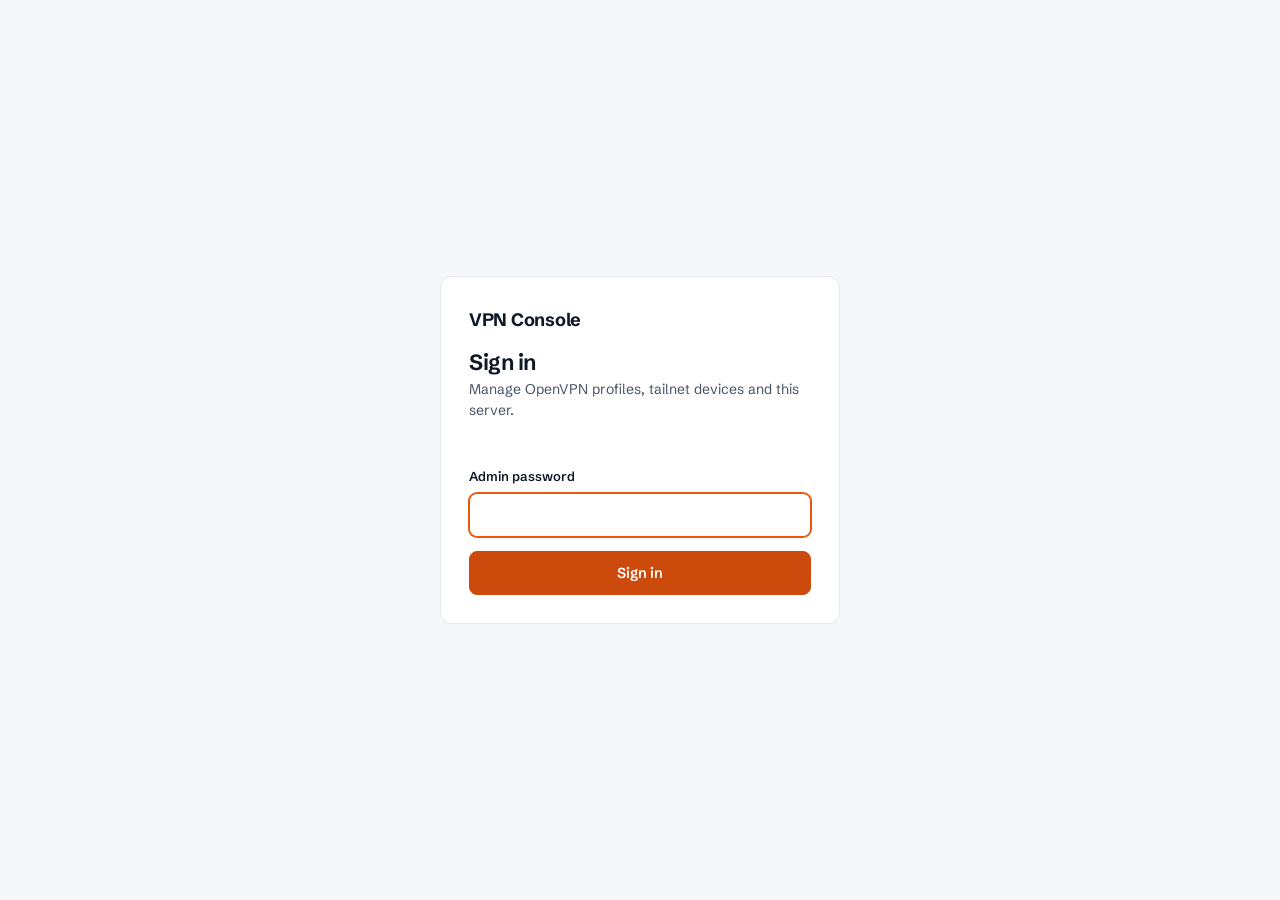
==== commit d926a47e: "style: quiet pass with anti-slop + taste-skill rules Owner found the orange logo mark and the glows " ====
--- a/server/static/index.html
+++ b/server/static/index.html
@@ -4,7 +4,7 @@
 <meta charset="utf-8">
 <meta name="viewport" content="width=device-width, initial-scale=1, viewport-fit=cover">
 <title>VPN Console</title>
-<link rel="icon" href="data:image/svg+xml,%3Csvg xmlns=%27http://www.w3.org/2000/svg%27 viewBox=%270 0 32 32%27%3E%3Crect width=%2732%27 height=%2732%27 rx=%279%27 fill=%27%23ea580c%27/%3E%3Cpath d=%27M16 6.5 9 9.5v5c0 4.6 3 8.6 7 10.4 4-1.8 7-5.8 7-10.4v-5Z%27 fill=%27none%27 stroke=%27white%27 stroke-width=%272.2%27 stroke-linejoin=%27round%27/%3E%3C/svg%3E">
+<link rel="icon" href="data:image/svg+xml,%3Csvg xmlns=%27http://www.w3.org/2000/svg%27 viewBox=%270 0 32 32%27%3E%3Crect width=%2732%27 height=%2732%27 rx=%277%27 fill=%27%23101828%27/%3E%3Cpath d=%27M9 10l7 13 7-13%27 fill=%27none%27 stroke=%27white%27 stroke-width=%273%27 stroke-linecap=%27round%27 stroke-linejoin=%27round%27/%3E%3C/svg%3E">
 <link rel="stylesheet" href="styles.css">
 </head>
 <body>
--- a/server/static/styles.css
+++ b/server/static/styles.css
@@ -1,7 +1,8 @@
-/* vpn-console — design system: Topology · orange (design-system/MASTER.md)
-   Airy surfaces, soft rounded panels, one orange accent. Tokens are binding;
-   pages may not redefine them. Semantic colors (ok / warn / err / info) are
-   separate from the accent and always ship with a label, never color alone. */
+/* vpn-console — design system: Topology, quiet (design-system/MASTER.md)
+   Flat white panels on a cool ground, hairline borders, one burnt-orange
+   accent reserved for actions, links and focus. No glow; shadow only on
+   things that float above the page (dialogs, drawers, toasts, palette).
+   Semantic colors (ok / warn / err / info) always ship with a label. */
 
 /* --- fonts (vendored, air-gap safe) --- */
 @font-face {
@@ -29,11 +30,11 @@
   --muted: #475467;
   --faint: #667085;
 
-  --accent: #ea580c;          /* marks, bars, focus, active icons */
+  --accent: #ea580c;          /* focus outline, toggles, checkboxes */
   --accent-strong: #cc4a0c;   /* button fill + link text (≥4.5:1 with white) */
   --accent-hover: #b8420a;
   --accent-ink: #ffffff;      /* text on accent-strong */
-  --accent-soft: #fff1e8;
+  --accent-soft: #fdf1ea;
   --accent-ring: rgb(234 88 12 / 0.22);
 
   --info: #2e6fd8;  --info-text: #2559b0;  --info-soft: #eaf1fd;
@@ -41,13 +42,13 @@
   --warning: #d4a20b; --warning-text: #8a6800; --warning-soft: #fdf5d8;
   --danger: #e5484d; --danger-text: #c4232f; --danger-hover: #b01e29; --danger-soft: #fdecec;
 
-  --shadow-card: 0 1px 2px rgb(16 24 40 / 0.04), 0 10px 28px -16px rgb(16 24 40 / 0.16);
-  --shadow-overlay: 0 4px 8px -2px rgb(16 24 40 / 0.06), 0 24px 48px -12px rgb(16 24 40 / 0.22);
+  --shadow-card: none;  /* panels sit on the page; borders carry the edges */
+  --shadow-overlay: 0 2px 4px rgb(16 24 40 / 0.04), 0 16px 40px -12px rgb(16 24 40 / 0.18);
   --scrim: rgb(16 24 40 / 0.42);
 
-  --radius-card: 16px;
-  --radius-item: 10px;
-  --radius-input: 10px;
+  --radius-card: 12px;
+  --radius-item: 8px;
+  --radius-input: 8px;
   --radius-pill: 999px;
   --sidebar-w: 240px;
   --topbar-h: 60px;
@@ -71,8 +72,8 @@
     --success: #3ecf7a; --success-text: #5fdb92; --success-soft: rgb(62 207 122 / 0.12);
     --warning: #e8b730; --warning-text: #f0c75a; --warning-soft: rgb(232 183 48 / 0.13);
     --danger: #ff6b6b; --danger-text: #ff8a8a; --danger-hover: #ff9a9a; --danger-soft: rgb(255 107 107 / 0.13);
-    --shadow-card: 0 1px 2px rgb(0 0 0 / 0.3);
-    --shadow-overlay: 0 24px 60px -12px rgb(0 0 0 / 0.65);
+    --shadow-card: none;
+    --shadow-overlay: 0 16px 48px -12px rgb(0 0 0 / 0.6);
     --scrim: rgb(0 0 0 / 0.6);
     color-scheme: dark;
   }
@@ -87,8 +88,8 @@
   --success: #3ecf7a; --success-text: #5fdb92; --success-soft: rgb(62 207 122 / 0.12);
   --warning: #e8b730; --warning-text: #f0c75a; --warning-soft: rgb(232 183 48 / 0.13);
   --danger: #ff6b6b; --danger-text: #ff8a8a; --danger-hover: #ff9a9a; --danger-soft: rgb(255 107 107 / 0.13);
-  --shadow-card: 0 1px 2px rgb(0 0 0 / 0.3);
-  --shadow-overlay: 0 24px 60px -12px rgb(0 0 0 / 0.65);
+  --shadow-card: none;
+  --shadow-overlay: 0 16px 48px -12px rgb(0 0 0 / 0.6);
   --scrim: rgb(0 0 0 / 0.6);
   color-scheme: dark;
 }
@@ -130,23 +131,14 @@
   z-index: 40;
 }
 .brand {
-  display: flex; align-items: center; gap: 10px;
-  font-family: var(--font-display); font-weight: 700; font-size: 15.5px;
-  padding: 2px 8px; color: var(--text); letter-spacing: -0.015em;
-}
-.brand .mark {
-  width: 30px; height: 30px; border-radius: 9px; flex: none;
-  display: grid; place-items: center;
-  background: var(--accent); color: #fff;
-  box-shadow: 0 6px 14px -6px var(--accent);
-}
-.brand .dot { color: var(--accent); }
+  display: flex; flex-direction: column; gap: 1px;
+  font-family: var(--font-display); font-weight: 700; font-size: 16px;
+  padding: 2px 10px; color: var(--text); letter-spacing: -0.015em; line-height: 1.25;
+}
+.brand .sub { font: 500 12px var(--font-body); color: var(--faint); letter-spacing: 0; }
 #nav { display: flex; flex-direction: column; gap: 14px; }
 .nav-group { display: flex; flex-direction: column; gap: 2px; }
-.nav-label {
-  font-size: 10.5px; font-weight: 650; text-transform: uppercase; letter-spacing: 0.1em;
-  color: var(--faint); padding: 0 10px 4px;
-}
+.nav-label { font-size: 12px; font-weight: 500; color: var(--faint); padding: 0 10px 4px; }
 .nav-item {
   display: flex; align-items: center; gap: 10px;
   padding: 8px 10px; border-radius: var(--radius-item);
@@ -156,8 +148,8 @@
   transition: background .12s ease, color .12s ease;
 }
 .nav-item:hover { background: var(--surface-2); color: var(--text); text-decoration: none; }
-.nav-item.active { background: var(--accent-soft); color: var(--text); font-weight: 600; }
-.nav-item.active svg { color: var(--accent); }
+.nav-item.active { background: var(--surface-3); color: var(--text); font-weight: 600; }
+.nav-item.active svg { color: var(--text); }
 .nav-item .count {
   margin-left: auto; font: 500 11.5px var(--font-mono); color: var(--faint);
   background: var(--surface-2); border-radius: var(--radius-pill); padding: 0 7px; min-width: 22px; text-align: center;
@@ -180,9 +172,7 @@
   display: flex; align-items: center; gap: 14px;
   padding: 0 32px;
   border-bottom: 1px solid var(--border);
-  background: color-mix(in srgb, var(--surface) 82%, transparent);
-  backdrop-filter: saturate(1.4) blur(10px);
-  -webkit-backdrop-filter: saturate(1.4) blur(10px);
+  background: var(--surface);
   position: sticky; top: 0; z-index: 30;
 }
 .topbar .search {
@@ -195,7 +185,7 @@
   padding: 0 12px; color: var(--faint);
   transition: border-color .12s ease, background .12s ease;
 }
-.topbar .search:focus-within { background: var(--surface); border-color: var(--accent); box-shadow: 0 0 0 3px var(--accent-ring); }
+.topbar .search:focus-within { background: var(--surface); border-color: var(--accent); }
 .topbar .search input {
   border: none; background: none; outline: none; color: var(--text);
   font: inherit; font-size: 13.5px; width: 100%; min-width: 0;
@@ -231,7 +221,7 @@
 }
 .btn:hover { background: var(--surface-2); text-decoration: none; }
 .btn:active { transform: translateY(0.5px); }
-.btn.primary { background: var(--accent-strong); border-color: var(--accent-strong); color: var(--accent-ink); box-shadow: 0 6px 14px -8px var(--accent); }
+.btn.primary { background: var(--accent-strong); border-color: var(--accent-strong); color: var(--accent-ink); }
 .btn.primary:hover { background: var(--accent-hover); border-color: var(--accent-hover); }
 .btn.danger { background: var(--danger-text); border-color: var(--danger-text); color: #fff; }
 .btn.danger:hover { background: var(--danger-hover); border-color: var(--danger-hover); }
@@ -264,7 +254,7 @@
   background-repeat: no-repeat;
 }
 .input:hover { border-color: color-mix(in srgb, var(--border-strong) 60%, var(--faint)); }
-.input:focus, .select:focus { outline: none; border-color: var(--accent); box-shadow: 0 0 0 3px var(--accent-ring); }
+.input:focus, .select:focus { outline: none; border-color: var(--accent); box-shadow: 0 0 0 1px var(--accent); }
 .field { display: flex; flex-direction: column; gap: 6px; margin-bottom: 14px; min-width: 0; }
 .field label { font-size: 13px; font-weight: 600; color: var(--text); }
 .field .hint { font-size: 12.5px; color: var(--faint); }
@@ -306,8 +296,6 @@
 }
 .stat-tile .value .of { color: var(--faint); font-size: 16px; font-weight: 500; letter-spacing: 0; }
 .stat-tile .sub { font-size: 12.5px; color: var(--faint); white-space: nowrap; overflow: hidden; text-overflow: ellipsis; }
-.stat-tile .meter { height: 5px; border-radius: 5px; background: var(--surface-3); overflow: hidden; margin: 6px 0 2px; }
-.stat-tile .meter > i { display: block; height: 100%; border-radius: 5px; background: var(--accent); }
 .stat-tile .value .accent-danger, .public-accent { color: var(--danger-text); font-weight: 650; }
 .stat-tile.ok .value { color: var(--success-text); }
 .stat-tile.warn .value { color: var(--warning-text); }
@@ -328,9 +316,8 @@
 .card[style*="padding:0"] .table-wrap, .card[style*="padding: 0"] .table-wrap { border: 0; border-radius: inherit; }
 table.table { width: 100%; border-collapse: collapse; font-size: 13.5px; }
 .table th {
-  text-align: left; font: 600 11.5px var(--font-body);
-  text-transform: uppercase; letter-spacing: 0.06em;
-  color: var(--faint); background: var(--surface-2);
+  text-align: left; font: 500 12.5px var(--font-body);
+  color: var(--muted); background: var(--surface-2);
   padding: 10px 16px; border-bottom: 1px solid var(--border);
   white-space: nowrap;
 }
@@ -346,16 +333,16 @@
 /* --- status (FR-052: never color alone) --- */
 .status { display: inline-flex; align-items: center; gap: 7px; font-weight: 550; white-space: nowrap; }
 .status .dot { width: 8px; height: 8px; border-radius: 50%; flex: 0 0 auto; }
-.status.ok { color: var(--success-text); } .status.ok .dot { background: var(--success); box-shadow: 0 0 0 3px var(--success-soft); }
-.status.info { color: var(--info-text); } .status.info .dot { background: var(--info); box-shadow: 0 0 0 3px var(--info-soft); }
-.status.warn { color: var(--warning-text); } .status.warn .dot { background: var(--warning); box-shadow: 0 0 0 3px var(--warning-soft); }
-.status.err { color: var(--danger-text); } .status.err .dot { background: var(--danger); box-shadow: 0 0 0 3px var(--danger-soft); }
+.status.ok { color: var(--success-text); } .status.ok .dot { background: var(--success); }
+.status.info { color: var(--info-text); } .status.info .dot { background: var(--info); }
+.status.warn { color: var(--warning-text); } .status.warn .dot { background: var(--warning); }
+.status.err { color: var(--danger-text); } .status.err .dot { background: var(--danger); }
 .status.off { color: var(--faint); } .status.off .dot { background: var(--border-strong); }
 
 .badge {
   display: inline-flex; align-items: center; gap: 5px;
   font: 600 11.5px var(--font-body);
-  border-radius: var(--radius-pill); padding: 2px 9px;
+  border-radius: 4px; padding: 2px 7px;
   border: 1px solid transparent; white-space: nowrap;
 }
 .badge.neutral { color: var(--muted); background: var(--surface-2); border-color: var(--border); }
@@ -383,7 +370,7 @@
   border: 1px solid var(--border-strong); border-radius: var(--radius-input);
   transition: border-color .12s ease, box-shadow .12s ease;
 }
-.filterbar .search:focus-within { border-color: var(--accent); box-shadow: 0 0 0 3px var(--accent-ring); }
+.filterbar .search:focus-within { border-color: var(--accent); box-shadow: 0 0 0 1px var(--accent); }
 .filterbar .search input {
   flex: 1; min-width: 0; width: 100%;
   border: none; outline: none; background: none;
@@ -403,10 +390,8 @@
 .attention-item .what { font-weight: 600; }
 .attention-item .where { font-size: 12.5px; color: var(--muted); margin-top: 1px; }
 .attention-item .target { color: var(--text); font-weight: 600; font-size: 13px; white-space: nowrap; }
-.attention-item > .status {
-  font-size: 11.5px; font-weight: 650; padding: 3px 9px 3px 8px; border-radius: var(--radius-pill);
-}
-.attention-item > .status .dot { box-shadow: none; width: 6px; height: 6px; }
+.attention-item > .status { font-size: 12px; font-weight: 600; padding: 2px 7px; border-radius: 4px; }
+.attention-item > .status .dot { display: none; }
 .attention-item > .status.warn { background: var(--warning-soft); }
 .attention-item > .status.err { background: var(--danger-soft); }
 .attention-item.sev-red, .attention-item.sev-amber { border-left: 0; }
@@ -415,7 +400,7 @@
   padding: 4px 0;
 }
 .all-clear p { margin: 0; color: var(--success-text); font-weight: 600; display: flex; align-items: center; gap: 8px; }
-.all-clear p::before { content: ""; width: 8px; height: 8px; border-radius: 50%; background: var(--success); box-shadow: 0 0 0 3px var(--success-soft); }
+.all-clear p::before { content: ""; width: 8px; height: 8px; border-radius: 50%; background: var(--success); }
 
 /* --- network path (overview) --- */
 .netpath { display: grid; grid-template-columns: auto minmax(28px, 1fr) auto minmax(28px, 1fr) minmax(0, 1.6fr); align-items: center; }
@@ -424,23 +409,23 @@
   padding: 12px 14px; border-radius: var(--radius-item);
   background: var(--surface-2); border: 1px solid var(--border);
 }
-.np-node small { font-size: 10.5px; font-weight: 650; text-transform: uppercase; letter-spacing: 0.09em; color: var(--faint); }
+.np-node small { font-size: 12px; font-weight: 500; color: var(--faint); }
 .np-node b { font-weight: 650; font-size: 14px; }
 .np-node .addr-line { display: flex; align-items: center; gap: 6px; min-width: 0; }
 .np-node .addr-line code { font-size: 13px; color: var(--text); }
 .np-node .sub { font-size: 12.5px; color: var(--muted); overflow: hidden; text-overflow: ellipsis; white-space: nowrap; }
-.np-node.host { background: var(--surface); border-color: var(--accent); box-shadow: 0 0 0 4px var(--accent-soft); }
+.np-node.host { background: var(--surface); border-color: var(--text); }
 .np-node.down { opacity: 0.7; border-style: dashed; }
-.np-wire { height: 2px; margin: 0 8px; position: relative; background: linear-gradient(90deg, var(--accent), color-mix(in srgb, var(--accent) 35%, transparent)); border-radius: 2px; }
-.np-wire::after { content: ""; position: absolute; right: -2px; top: -4px; border: 5px solid transparent; border-left: 7px solid color-mix(in srgb, var(--accent) 45%, transparent); border-right: 0; }
-.np-wire.idle { background: var(--border-strong); }
+.np-wire { height: 1px; margin: 0 8px; position: relative; background: var(--faint); }
+.np-wire::after { content: ""; position: absolute; right: -1px; top: -4px; border: 4.5px solid transparent; border-left: 6px solid var(--faint); border-right: 0; }
+.np-wire.idle { background: none; border-top: 1px dashed var(--border-strong); }
 .np-wire.idle::after { border-left-color: var(--border-strong); }
 .np-branches { display: flex; flex-direction: column; gap: 10px; min-width: 0; }
 .np-copy {
   border: none; background: none; color: var(--faint); cursor: pointer; padding: 2px; border-radius: 5px;
   display: inline-flex;
 }
-.np-copy:hover { color: var(--accent-strong); background: var(--surface-3); }
+.np-copy:hover { color: var(--text); background: var(--surface-3); }
 
 /* --- drawer --- */
 .drawer-scrim { position: fixed; inset: 0; background: var(--scrim); z-index: 60; }
@@ -467,7 +452,7 @@
   padding: 16px;
 }
 .dialog {
-  background: var(--surface); border-radius: 18px;
+  background: var(--surface); border-radius: var(--radius-card);
   border: 1px solid var(--border);
   box-shadow: var(--shadow-overlay);
   width: min(460px, 94vw); padding: 24px;
@@ -531,7 +516,7 @@
   border: 1px solid var(--border); border-radius: var(--radius-item);
   padding: 14px; tab-size: 2;
 }
-.code-editor:focus { outline: none; border-color: var(--accent); box-shadow: 0 0 0 3px var(--accent-ring); }
+.code-editor:focus { outline: none; border-color: var(--accent); box-shadow: 0 0 0 1px var(--accent); }
 .code-view {
   font-family: var(--font-mono); font-size: 12.5px; line-height: 1.6;
   background: var(--surface-2); border: 1px solid var(--border);
@@ -577,8 +562,7 @@
 }
 .palette .items { max-height: 340px; overflow: auto; padding: 6px; }
 .palette .item { display: flex; gap: 10px; align-items: center; padding: 9px 12px; border-radius: var(--radius-item); cursor: pointer; color: var(--text); }
-.palette .item:hover, .palette .item.sel { background: var(--accent-soft); }
-.palette .item.sel svg { color: var(--accent); }
+.palette .item:hover, .palette .item.sel { background: var(--surface-2); }
 .palette .item .hint { margin-left: auto; color: var(--faint); font-size: 12px; }
 
 /* --- tabs (segmented) --- */
@@ -594,31 +578,27 @@
   transition: background .12s ease, color .12s ease;
 }
 .tab:hover { color: var(--text); }
-.tab.active { color: var(--text); background: var(--surface); box-shadow: 0 1px 2px rgb(16 24 40 / 0.08), 0 1px 6px -2px rgb(16 24 40 / 0.1); }
+.tab.active { color: var(--text); background: var(--surface); box-shadow: 0 0 0 1px var(--border); }
 .tab .count {
   color: var(--faint); font: 500 11.5px var(--font-mono);
   background: var(--surface-2); border-radius: var(--radius-pill); padding: 0 6px;
 }
-.tab.active .count { color: var(--accent-strong); background: var(--accent-soft); }
+.tab.active .count { color: var(--text); background: var(--surface-3); }
 .card > .tabs:first-child { margin-bottom: 14px; }
 
 /* --- login --- */
 .login-wrap {
   min-height: 100vh; display: flex; align-items: center; justify-content: center;
   padding: 16px;
-  background:
-    radial-gradient(900px 500px at 85% -10%, color-mix(in srgb, var(--accent) 14%, transparent), transparent 70%),
-    radial-gradient(700px 420px at -10% 110%, color-mix(in srgb, var(--accent) 8%, transparent), transparent 70%),
-    var(--bg);
+  background: var(--bg);
 }
 .login-card {
   width: min(400px, 100%);
   background: var(--surface); border: 1px solid var(--border);
-  border-radius: 20px; box-shadow: var(--shadow-overlay);
-  padding: 34px 30px 30px;
+  border-radius: var(--radius-card);
+  padding: 32px 28px 28px;
 }
 .login-card .brand { font-size: 18px; padding: 0 0 18px; }
-.login-card .brand .mark { width: 36px; height: 36px; border-radius: 11px; }
 .login-card h1 { font-size: 22px; margin-bottom: 4px; }
 .login-card p.sub { color: var(--muted); font-size: 14px; margin: 0 0 18px; }
 .login-card .input { width: 100%; height: 44px; }
@@ -653,10 +633,10 @@
   color: var(--muted); transition: border-color .12s ease, background .12s ease;
 }
 .dropzone:hover, .dropzone:focus-visible, .dropzone.over {
-  border-color: var(--accent); background: var(--accent-soft);
+  border-color: var(--faint); background: var(--surface-3);
   color: var(--text); outline: none;
 }
-.dropzone svg { color: var(--accent); }
+.dropzone svg { color: var(--muted); }
 .import-chips { display: flex; flex-direction: column; gap: 6px; margin-top: 12px; }
 .import-chip {
   display: flex; align-items: center; gap: 8px; flex-wrap: wrap;
@@ -696,7 +676,7 @@
 
 .bulk-bar {
   display: flex; align-items: center; gap: 12px; flex-wrap: wrap;
-  background: var(--surface); border: 1px solid var(--accent);
+  background: var(--surface); border: 1px solid var(--border-strong);
   box-shadow: var(--shadow-overlay);
   border-radius: var(--radius-item); padding: 8px 14px; margin-bottom: 12px;
   position: sticky; top: calc(var(--topbar-h) + 8px); z-index: 5;
@@ -714,15 +694,12 @@
   font: 500 12.5px var(--font-mono); color: var(--text);
   padding: 3px 7px; border-radius: 6px; margin-left: -7px;
 }
-.addr:hover { background: var(--accent-soft); color: var(--accent-strong); }
+.addr:hover { background: var(--surface-3); color: var(--text); }
 tr.dim .status { opacity: 0.8; }
 
 /* --- device drawer actions (US5) --- */
 .action-block { border-top: 1px solid var(--border); padding: 16px 0 6px; margin-top: 6px; }
-.action-block h3 {
-  font-size: 11px; text-transform: uppercase; letter-spacing: 0.08em;
-  color: var(--faint); margin: 0 0 10px;
-}
+.action-block h3 { font-size: 12.5px; font-weight: 600; color: var(--muted); margin: 0 0 10px; }
 .action-block .hint { margin: 6px 0 10px; }
 .action-block .hint .mono { font-size: 11px; }
 .action-block .btn { margin-bottom: 8px; }
@@ -744,10 +721,10 @@
 }
 .switch::after {
   content: ""; position: absolute; top: 2px; left: 2px; width: 16px; height: 16px;
-  border-radius: 50%; background: var(--surface); box-shadow: 0 1px 3px rgb(16 24 40 / 0.25);
+  border-radius: 50%; background: var(--surface); box-shadow: 0 0 0 1px var(--border-strong);
   transition: left .15s ease;
 }
-.switch.on { background: var(--accent); border-color: var(--accent); }
+.switch.on { background: var(--accent-strong); border-color: var(--accent-strong); }
 .switch.on::after { left: 20px; background: #fff; }
 #exit-controls .toggle-row, .route-row {
   display: flex; align-items: center; justify-content: space-between; gap: 14px;
@@ -797,7 +774,7 @@
 .acl-error .mono { flex: none; font-weight: 600; }
 .struct-group { border-top: 1px solid var(--border); padding: 12px 0 6px; }
 .struct-group:first-child { border-top: 0; padding-top: 2px; }
-.struct-group h3 { font-size: 11px; text-transform: uppercase; letter-spacing: 0.08em; color: var(--faint); margin: 0 0 8px; }
+.struct-group h3 { font-size: 12.5px; font-weight: 600; color: var(--muted); margin: 0 0 8px; }
 .struct-group ul { list-style: none; margin: 0; padding: 0; }
 .struct-group li { display: flex; gap: 8px; align-items: baseline; padding: 4px 0; font-size: 13px; flex-wrap: wrap; }
 .struct-name { min-width: 110px; font-weight: 600; }
@@ -814,8 +791,8 @@
 /* --- exposures (US10) --- */
 .scope-badge {
   display: inline-flex; align-items: center; gap: 5px;
-  font-size: 11.5px; font-weight: 650; letter-spacing: .02em;
-  padding: 3px 10px; border-radius: var(--radius-pill); white-space: nowrap;
+  font-size: 12px; font-weight: 600;
+  padding: 2px 8px; border-radius: 4px; white-space: nowrap;
   border: 1px solid var(--border);
 }
 .scope-badge.public { color: var(--danger-text); border-color: color-mix(in srgb, var(--danger) 40%, transparent); background: var(--danger-soft); }
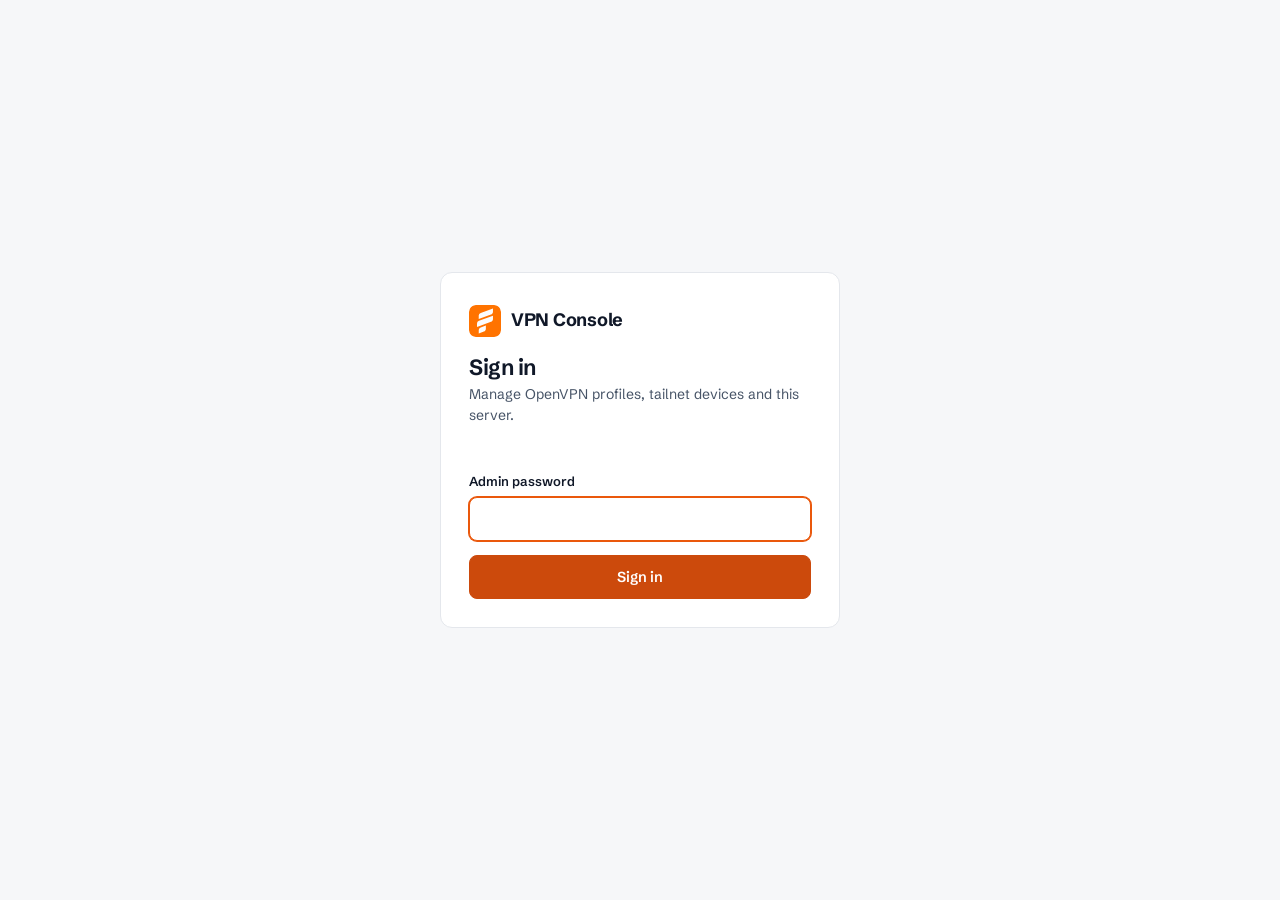
==== commit 7e067ccd: "style: use the Firezone mark as the app icon Owner asked for Firezone's logo in place of the earlier" ====
--- a/server/static/index.html
+++ b/server/static/index.html
@@ -4,7 +4,7 @@
 <meta charset="utf-8">
 <meta name="viewport" content="width=device-width, initial-scale=1, viewport-fit=cover">
 <title>VPN Console</title>
-<link rel="icon" href="data:image/svg+xml,%3Csvg xmlns=%27http://www.w3.org/2000/svg%27 viewBox=%270 0 32 32%27%3E%3Crect width=%2732%27 height=%2732%27 rx=%277%27 fill=%27%23101828%27/%3E%3Cpath d=%27M9 10l7 13 7-13%27 fill=%27none%27 stroke=%27white%27 stroke-width=%273%27 stroke-linecap=%27round%27 stroke-linejoin=%27round%27/%3E%3C/svg%3E">
+<link rel="icon" type="image/svg+xml" href="firezone-mark.svg">
 <link rel="stylesheet" href="styles.css">
 </head>
 <body>
--- a/server/static/styles.css
+++ b/server/static/styles.css
@@ -131,11 +131,11 @@
   z-index: 40;
 }
 .brand {
-  display: flex; flex-direction: column; gap: 1px;
+  display: flex; align-items: center; gap: 10px;
   font-family: var(--font-display); font-weight: 700; font-size: 16px;
-  padding: 2px 10px; color: var(--text); letter-spacing: -0.015em; line-height: 1.25;
-}
-.brand .sub { font: 500 12px var(--font-body); color: var(--faint); letter-spacing: 0; }
+  padding: 2px 8px; color: var(--text); letter-spacing: -0.015em; line-height: 1.25;
+}
+.brand .mark { width: 26px; height: 26px; flex: none; border-radius: 6px; }
 #nav { display: flex; flex-direction: column; gap: 14px; }
 .nav-group { display: flex; flex-direction: column; gap: 2px; }
 .nav-label { font-size: 12px; font-weight: 500; color: var(--faint); padding: 0 10px 4px; }
@@ -599,6 +599,7 @@
   padding: 32px 28px 28px;
 }
 .login-card .brand { font-size: 18px; padding: 0 0 18px; }
+.login-card .brand .mark { width: 32px; height: 32px; }
 .login-card h1 { font-size: 22px; margin-bottom: 4px; }
 .login-card p.sub { color: var(--muted); font-size: 14px; margin: 0 0 18px; }
 .login-card .input { width: 100%; height: 44px; }
